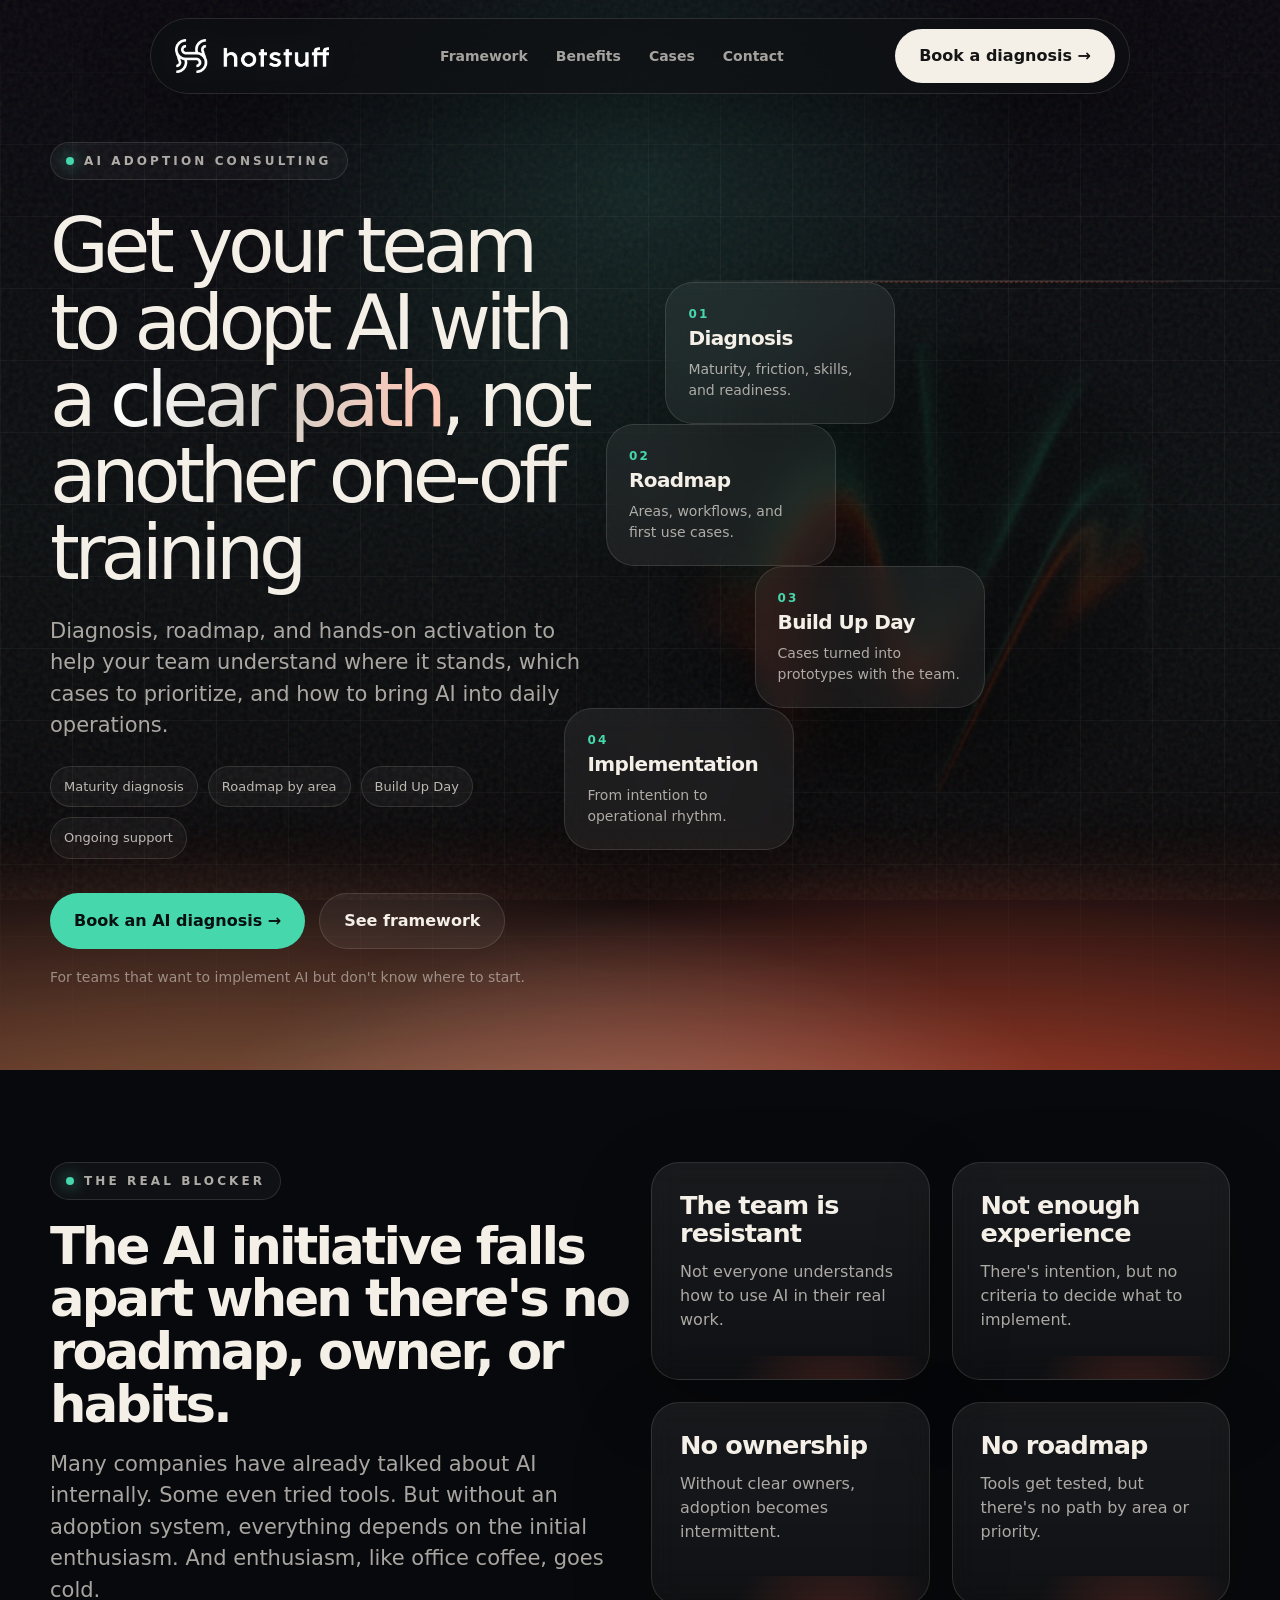
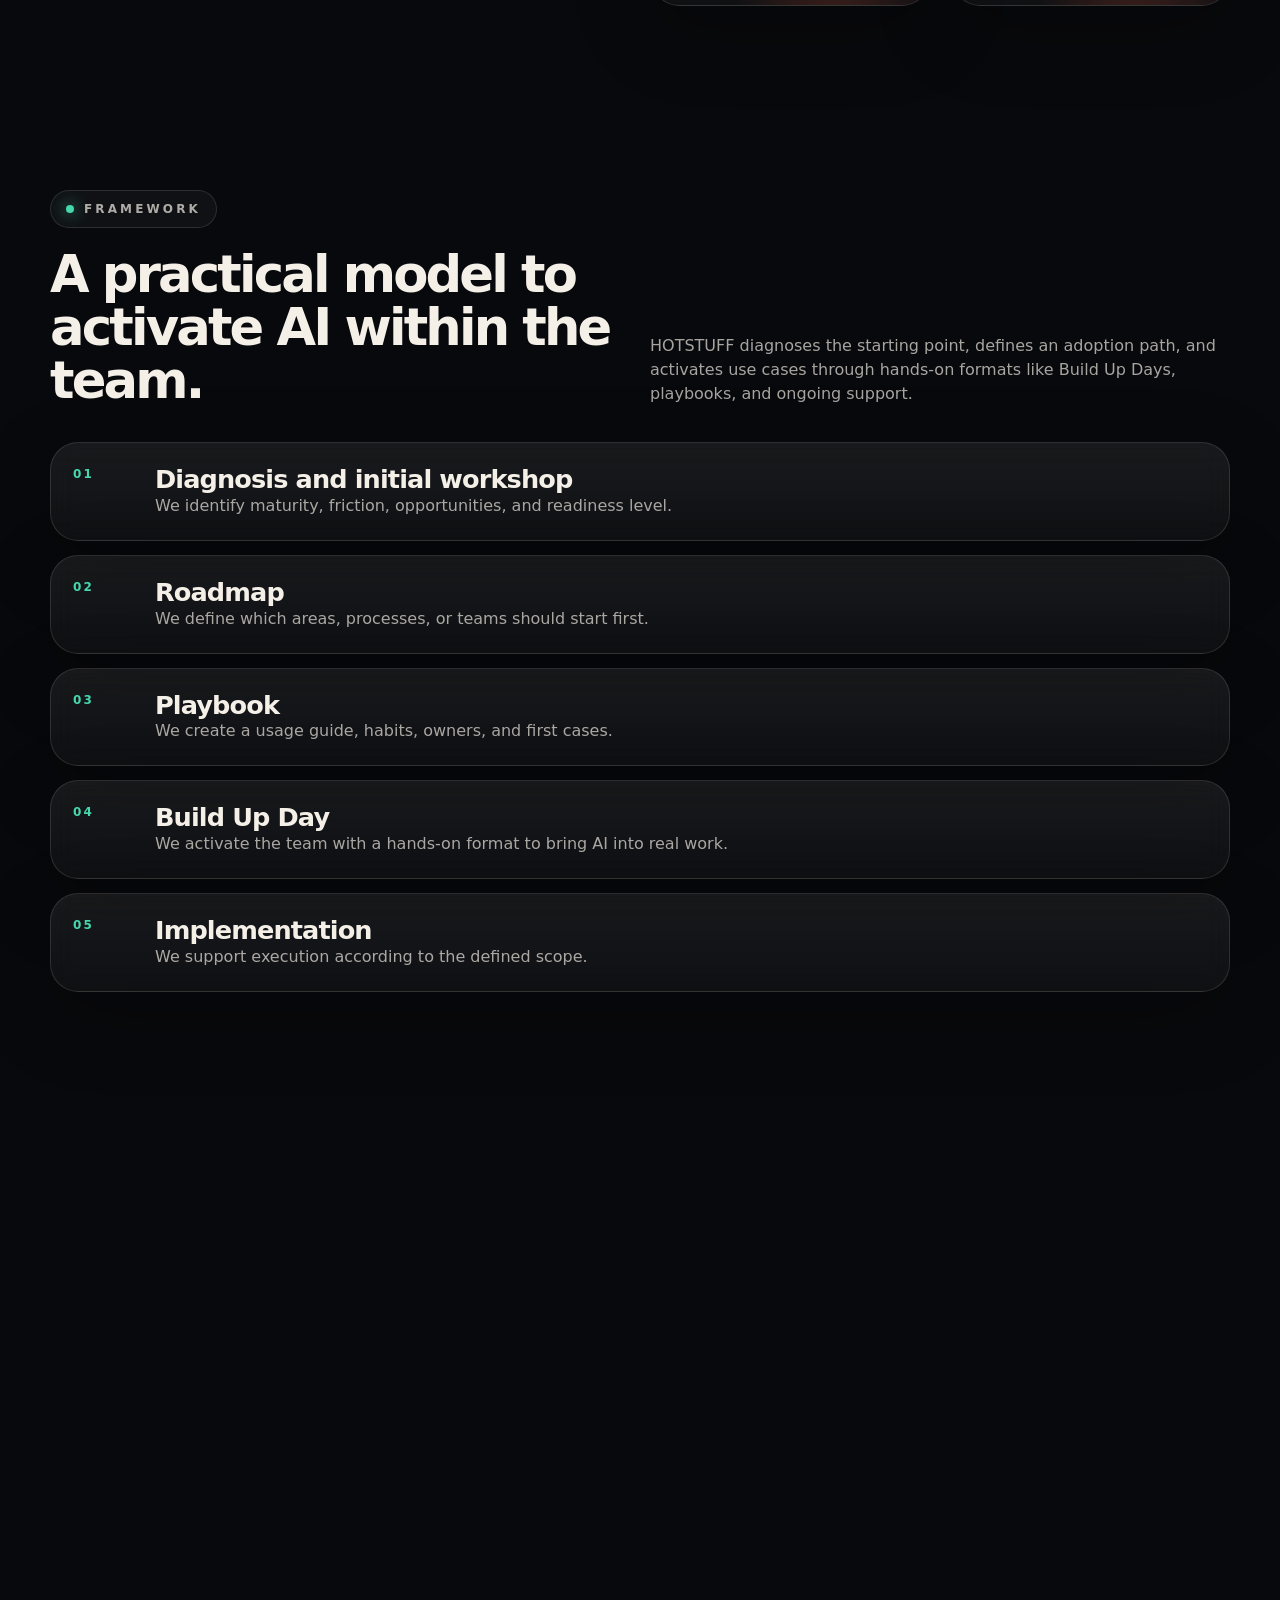
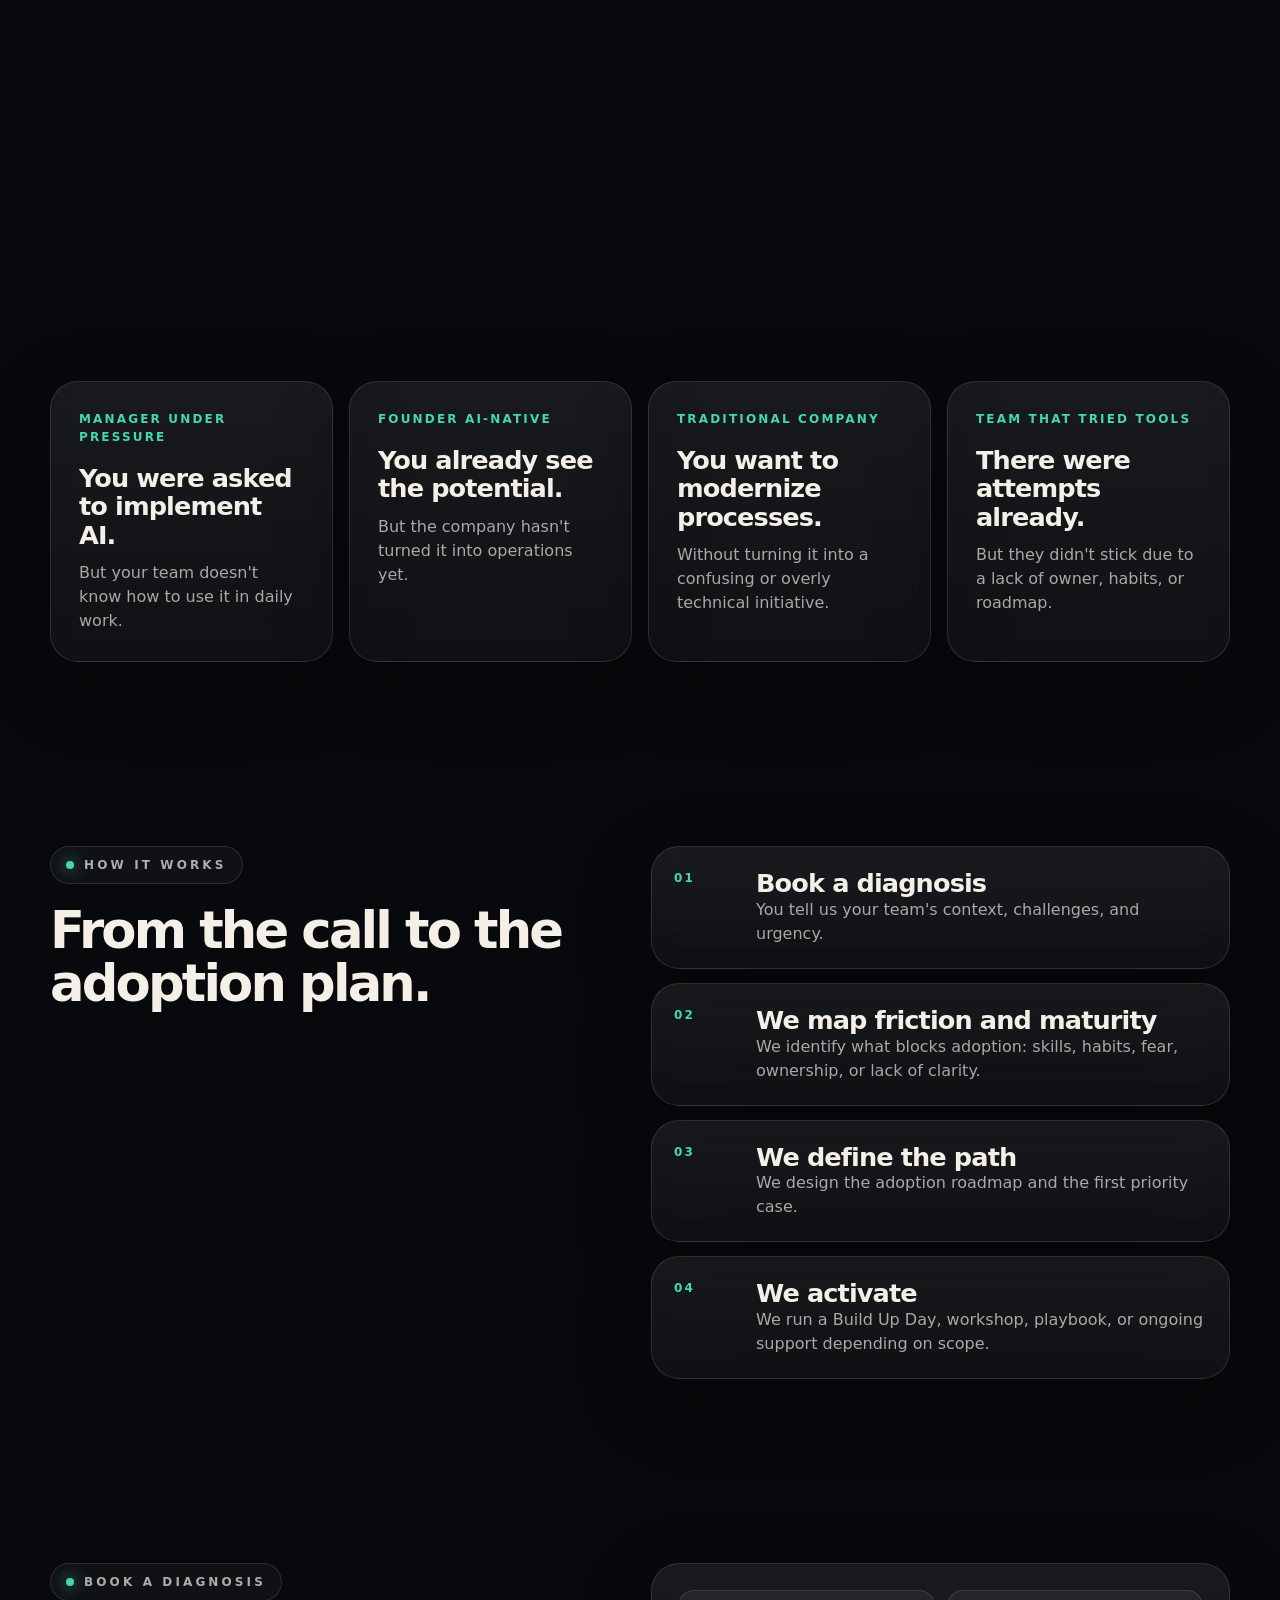
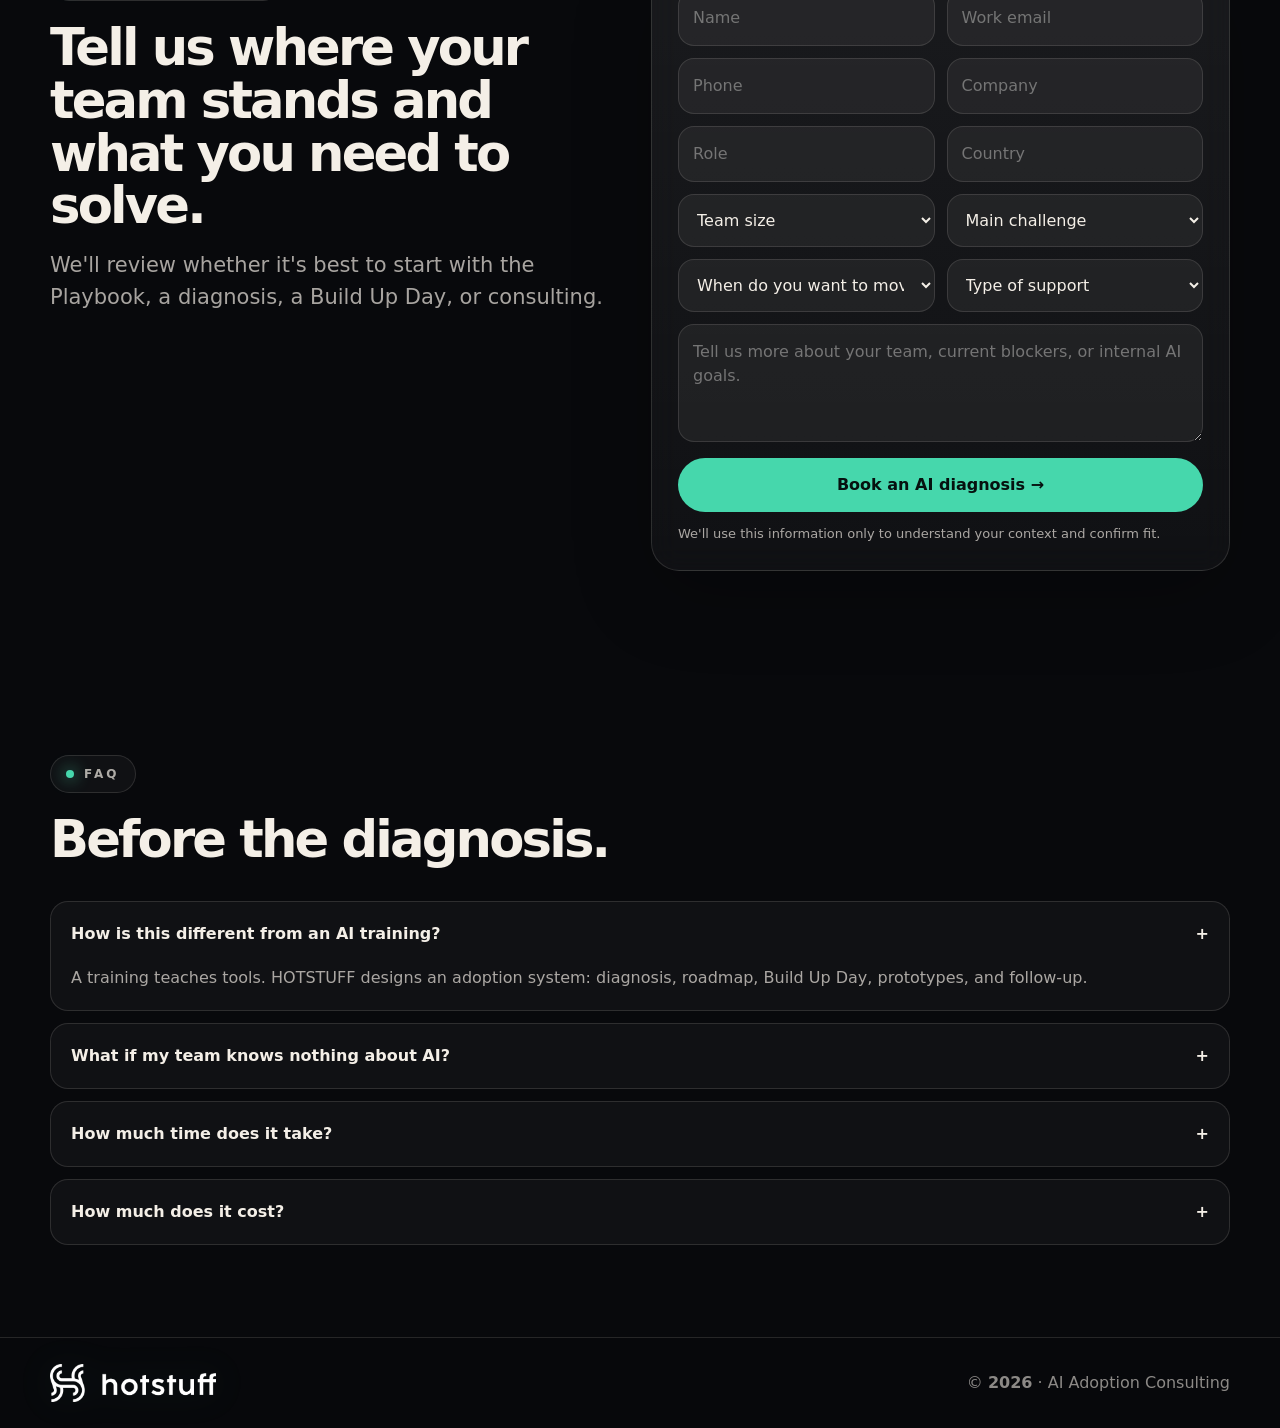
==== ai-consulting.html @ b30fbfb4 "first commit" ====
<!doctype html><html lang="en"><head><meta charset="utf-8"><meta name="viewport" content="width=device-width,initial-scale=1"><title>AI Consulting | HOTSTUFF</title><meta name="description" content="Diagnosis, roadmap, and activation to adopt AI with structure."><link rel="stylesheet" href="assets/styles.css"></head><body><div class="noise"></div><nav class="nav"><a class="brand" href="index.html"><img class="brand-logo" src="assets/logo-hotstuff.png" alt="Hotstuff"></a><button class="mobile-toggle">☰</button><div class="nav-links"><a href="#framework">Framework</a><a href="#beneficios">Benefits</a><a href="#casos">Cases</a><a href="#form">Contact</a></div><a class="nav-cta" href="#form">Book a diagnosis →</a></nav>
<main><section class="process-hero"><div class="grid-bg"></div><div class="aurora"></div><div class="container"><div class="hero-copy reveal"><div class="eyebrow">AI Adoption Consulting</div><h1 style="margin-top:28px">Get your team to adopt AI with a <span class="accent">clear path</span>, not another one-off training</h1><p class="lead">Diagnosis, roadmap, and hands-on activation to help your team understand where it stands, which cases to prioritize, and how to bring AI into daily operations.</p><div class="pill-list"><span class="pill">Maturity diagnosis</span><span class="pill">Roadmap by area</span><span class="pill">Build Up Day</span><span class="pill">Ongoing support</span></div><div class="hero-actions"><a class="btn mint" href="#form">Book an AI diagnosis →</a><a class="btn secondary" href="#framework">See framework</a></div><p class="hero-micro">For teams that want to implement AI but don't know where to start.</p></div><div class="process-map reveal"><div class="map-ring"></div><div class="node"><div class="tag">01</div><b>Diagnosis</b><span>Maturity, friction, skills, and readiness.</span></div><div class="node"><div class="tag">02</div><b>Roadmap</b><span>Areas, workflows, and first use cases.</span></div><div class="node"><div class="tag">03</div><b>Build Up Day</b><span>Cases turned into prototypes with the team.</span></div><div class="node"><div class="tag">04</div><b>Implementation</b><span>From intention to operational rhythm.</span></div></div></div></section>
<section class="section"><div class="container grid-2"><div class="reveal"><span class="eyebrow">The real blocker</span><h2 style="margin-top:20px">The AI initiative falls apart when there's no roadmap, owner, or habits.</h2><p class="lead" style="margin-top:18px">Many companies have already talked about AI internally. Some even tried tools. But without an adoption system, everything depends on the initial enthusiasm. And enthusiasm, like office coffee, goes cold.</p></div><div class="grid-2 reveal"><div class="problem-card card"><h3>The team is resistant</h3><p style="margin-top:12px">Not everyone understands how to use AI in their real work.</p></div><div class="problem-card card"><h3>Not enough experience</h3><p style="margin-top:12px">There's intention, but no criteria to decide what to implement.</p></div><div class="problem-card card"><h3>No ownership</h3><p style="margin-top:12px">Without clear owners, adoption becomes intermittent.</p></div><div class="problem-card card"><h3>No roadmap</h3><p style="margin-top:12px">Tools get tested, but there's no path by area or priority.</p></div></div></div></section>
<section class="section" id="framework"><div class="container"><div class="section-head reveal"><div><span class="eyebrow">Framework</span><h2 style="margin-top:20px">A practical model to activate AI within the team.</h2></div><p>HOTSTUFF diagnoses the starting point, defines an adoption path, and activates use cases through hands-on formats like Build Up Days, playbooks, and ongoing support.</p></div><div class="timeline reveal"><div class="step card"><div class="num">01</div><div><h3>Diagnosis and initial workshop</h3><p>We identify maturity, friction, opportunities, and readiness level.</p></div></div><div class="step card"><div class="num">02</div><div><h3>Roadmap</h3><p>We define which areas, processes, or teams should start first.</p></div></div><div class="step card"><div class="num">03</div><div><h3>Playbook</h3><p>We create a usage guide, habits, owners, and first cases.</p></div></div><div class="step card"><div class="num">04</div><div><h3>Build Up Day</h3><p>We activate the team with a hands-on format to bring AI into real work.</p></div></div><div class="step card"><div class="num">05</div><div><h3>Implementation</h3><p>We support execution according to the defined scope.</p></div></div></div></div></section>
<section class="section" id="beneficios"><div class="container"><div class="section-head reveal"><div><span class="eyebrow">Benefits</span><h2 style="margin-top:20px">What changes when you stop improvising adoption.</h2></div></div><div class="benefit-strip reveal"><div class="feature-card card"><div class="num">01</div><h3>Your team understands where to start</h3><p style="margin-top:12px">Adoption becomes less abstract and more actionable.</p></div><div class="feature-card card"><div class="num">02</div><h3>Use cases by area</h3><p style="margin-top:12px">The path adapts to real work, not a generic recipe.</p></div><div class="feature-card card"><div class="num">03</div><h3>Less dependence on the leader</h3><p style="margin-top:12px">We create owners, habits, and a sustainable rhythm.</p></div><div class="feature-card card"><div class="num">04</div><h3>More than a technical conversation</h3><p style="margin-top:12px">We also work on mindset, friction, ownership, and behavior.</p></div><div class="feature-card card"><div class="num">05</div><h3>Internal momentum</h3><p style="margin-top:12px">The Build Up Day generates the first concrete applications.</p></div></div></div></section>
<section class="section" id="casos"><div class="container"><div class="section-head reveal"><div><span class="eyebrow">Use cases</span><h2 style="margin-top:20px">Ideal for teams in any of these moments.</h2></div></div><div class="grid-4"><div class="case-card card reveal"><div class="tag">Manager under pressure</div><h3 style="margin-top:18px">You were asked to implement AI.</h3><p style="margin-top:12px">But your team doesn't know how to use it in daily work.</p></div><div class="case-card card reveal"><div class="tag">Founder AI-native</div><h3 style="margin-top:18px">You already see the potential.</h3><p style="margin-top:12px">But the company hasn't turned it into operations yet.</p></div><div class="case-card card reveal"><div class="tag">Traditional company</div><h3 style="margin-top:18px">You want to modernize processes.</h3><p style="margin-top:12px">Without turning it into a confusing or overly technical initiative.</p></div><div class="case-card card reveal"><div class="tag">Team that tried tools</div><h3 style="margin-top:18px">There were attempts already.</h3><p style="margin-top:12px">But they didn't stick due to a lack of owner, habits, or roadmap.</p></div></div></div></section>
<section class="section"><div class="container grid-2"><div class="reveal"><span class="eyebrow">How it works</span><h2 style="margin-top:20px">From the call to the adoption plan.</h2></div><div class="timeline reveal"><div class="step card"><div class="num">01</div><div><h3>Book a diagnosis</h3><p>You tell us your team's context, challenges, and urgency.</p></div></div><div class="step card"><div class="num">02</div><div><h3>We map friction and maturity</h3><p>We identify what blocks adoption: skills, habits, fear, ownership, or lack of clarity.</p></div></div><div class="step card"><div class="num">03</div><div><h3>We define the path</h3><p>We design the adoption roadmap and the first priority case.</p></div></div><div class="step card"><div class="num">04</div><div><h3>We activate</h3><p>We run a Build Up Day, workshop, playbook, or ongoing support depending on scope.</p></div></div></div></div></section>
<section class="section" id="form"><div class="container grid-2"><div class="reveal"><span class="eyebrow">Book a diagnosis</span><h2 style="margin-top:20px">Tell us where your team stands and what you need to solve.</h2><p class="lead" style="margin-top:18px">We'll review whether it's best to start with the Playbook, a diagnosis, a Build Up Day, or consulting.</p></div><form class="form-card card reveal" data-redirect="thankyou-consulting.html"><div class="form-grid"><input required placeholder="Name"><input type="email" required placeholder="Work email"><input placeholder="Phone"><input placeholder="Company"><input placeholder="Role"><input placeholder="Country"><select required><option value="">Team size</option><option>1–10</option><option>11–50</option><option>51–200</option><option>200+</option></select><select required><option value="">Main challenge</option><option>The team doesn't use AI</option><option>We don't know where to start</option><option>No roadmap</option><option>There's no internal owner</option><option>We want to activate a specific area</option></select><select required><option value="">When do you want to move forward?</option><option>This month</option><option>1–3 months</option><option>3–6 months</option><option>Just exploring</option></select><select required><option value="">Type of support</option><option>Diagnosis</option><option>Build Up Day</option><option>Consulting</option><option>Full implementation</option><option>Not sure</option></select><textarea class="full" placeholder="Tell us more about your team, current blockers, or internal AI goals."></textarea></div><button class="btn mint" type="submit" style="width:100%;margin-top:16px">Book an AI diagnosis →</button><p class="form-note">We'll use this information only to understand your context and confirm fit.</p></form></div></section>
<section class="section" id="faq"><div class="container"><div class="section-head reveal"><div><span class="eyebrow">FAQ</span><h2 style="margin-top:20px">Before the diagnosis.</h2></div></div><div class="faq reveal"><div class="faq-item open"><div class="faq-q">How is this different from an AI training?<span>+</span></div><div class="faq-a"><p>A training teaches tools. HOTSTUFF designs an adoption system: diagnosis, roadmap, Build Up Day, prototypes, and follow-up.</p></div></div><div class="faq-item"><div class="faq-q">What if my team knows nothing about AI?<span>+</span></div><div class="faq-a"><p>No problem. The diagnostic identifies who knows what and how to build balanced teams.</p></div></div><div class="faq-item"><div class="faq-q">How much time does it take?<span>+</span></div><div class="faq-a"><p>The Build Up Day takes a full day. Before that there are 2–3 short diagnosis and design meetings.</p></div></div><div class="faq-item"><div class="faq-q">How much does it cost?<span>+</span></div><div class="faq-a"><p>It's quoted based on team size, diagnosis, Build Up Day length, and level of follow-up.</p></div></div></div></div></section></main><footer class="footer"><div class="container"><div class="brand"><img class="brand-logo" src="assets/logo-hotstuff.png" alt="Hotstuff"></div><span>© <b data-year></b> · AI Adoption Consulting</span></div></footer><script src="assets/scripts.js"></script></body></html>
---- assets/styles.css ----
:root{--mint:#46D7AC;--aqua:#077A73;--warm:#D6D2CB;--tan:#DCA46F;--black:#202322;--coral:#FF5C39;--bg:#08090c;--bg2:#0e1012;--ink:#f4efe7;--muted:rgba(244,239,231,.68);--soft:rgba(244,239,231,.1);--line:rgba(214,210,203,.15);--card:rgba(255,255,255,.055);--max:1180px;--radius:28px;--font:"Inter","Neue Haas Grotesk Text",ui-sans-serif,system-ui,-apple-system,BlinkMacSystemFont,"Segoe UI",sans-serif}*{box-sizing:border-box}html{scroll-behavior:smooth}body{margin:0;background:var(--bg);color:var(--ink);font-family:var(--font);line-height:1.5;overflow-x:hidden}a{text-decoration:none;color:inherit}button,input,select,textarea{font:inherit}::selection{background:rgba(70,215,172,.25)}body:before{content:"";position:fixed;inset:0;z-index:-4;background:radial-gradient(circle at var(--mx,50%) var(--my,18%),rgba(70,215,172,.13),transparent 24rem),linear-gradient(180deg,#09070d 0%,#0b0e10 58%,#0a0809 100%)}.noise{position:fixed;inset:0;z-index:-1;pointer-events:none;opacity:.075;background-image:url("data:image/svg+xml,%3Csvg viewBox='0 0 220 220' xmlns='http://www.w3.org/2000/svg'%3E%3Cfilter id='n'%3E%3CfeTurbulence type='fractalNoise' baseFrequency='.82' numOctaves='3' stitchTiles='stitch'/%3E%3C/filter%3E%3Crect width='100%25' height='100%25' filter='url(%23n)'/%3E%3C/svg%3E")}.grid-bg{position:absolute;inset:0;pointer-events:none;background-image:linear-gradient(rgba(214,210,203,.05) 1px,transparent 1px),linear-gradient(90deg,rgba(214,210,203,.05) 1px,transparent 1px);background-size:72px 72px;mask-image:linear-gradient(to bottom,transparent 0%,black 16%,black 72%,transparent 100%)}.aurora{position:absolute;pointer-events:none;inset:auto -12% -22%;height:58%;background:radial-gradient(ellipse at 50% 100%,rgba(255,255,255,.85),rgba(255,255,255,.22) 17%,transparent 46%),radial-gradient(ellipse at 72% 88%,rgba(255,92,57,.72),transparent 48%),radial-gradient(ellipse at 24% 80%,rgba(220,164,111,.52),transparent 46%),linear-gradient(0deg,rgba(255,92,57,.5),transparent 78%);opacity:.9;filter:blur(.2px);animation:aurora 8s ease-in-out infinite alternate}@keyframes aurora{to{transform:translateY(-12px) scale(1.02)}}.nav{position:fixed;z-index:20;top:18px;left:50%;transform:translateX(-50%);width:min(94vw,980px);min-height:70px;border:1px solid var(--line);border-radius:999px;background:rgba(14,16,18,.73);backdrop-filter:blur(24px);display:flex;align-items:center;justify-content:space-between;gap:18px;padding:10px 14px 10px 24px;box-shadow:0 22px 70px rgba(0,0,0,.32)}.brand{display:flex;align-items:center;gap:11px;font-weight:780;letter-spacing:-.035em}.brand-dot{width:10px;height:10px;border-radius:50%;background:var(--mint);box-shadow:0 0 18px var(--mint)}.brand-mark{width:27px;height:27px;display:inline-block;border:2px solid #fff;border-left-width:9px;transform:skewY(-10deg);box-shadow:0 0 26px rgba(70,215,172,.38)}.nav-links{display:flex;gap:28px;color:rgba(244,239,231,.66);font-size:14px;font-weight:700}.nav-links a:hover{color:var(--ink)}.mobile-toggle{display:none;background:transparent;border:0;color:var(--ink);font-size:24px}.btn,.nav-cta{border:0;border-radius:999px;padding:15px 24px;display:inline-flex;align-items:center;justify-content:center;gap:10px;cursor:pointer;font-weight:780;transition:.25s ease;background:var(--ink);color:#151515}.btn:hover,.nav-cta:hover{transform:translateY(-2px);box-shadow:0 18px 50px rgba(255,255,255,.13)}.btn.secondary{background:rgba(255,255,255,.055);border:1px solid var(--line);color:var(--ink)}.btn.mint{background:var(--mint);color:#06110f}.btn.coral{background:var(--coral);color:#fff}main{position:relative}.container{width:min(100%,var(--max));margin:0 auto}.section{position:relative;padding:92px 24px}.hero,.process-hero,.culture-hero{position:relative;overflow:hidden;padding:142px 24px 82px;min-height:88svh;display:grid;align-items:center}.hero{text-align:center}.hero .container{position:relative;z-index:2}.hero-copy{max-width:870px}.hero .hero-copy{margin:0 auto}.process-hero .container,.culture-hero .container{position:relative;z-index:2;display:grid;gap:48px;align-items:center}.process-hero .container{grid-template-columns:.95fr 1.05fr}.culture-hero .container{grid-template-columns:1fr .92fr}.eyebrow{display:inline-flex;align-items:center;gap:10px;border:1px solid var(--line);border-radius:999px;padding:9px 15px;color:rgba(244,239,231,.7);font-size:12px;font-weight:830;letter-spacing:.26em;text-transform:uppercase;background:rgba(255,255,255,.035)}.eyebrow:before{content:"";width:8px;height:8px;border-radius:50%;background:var(--mint);box-shadow:0 0 16px var(--mint)}h1,h2,h3,p{margin:0}h1{font-size:clamp(42px,6vw,76px);line-height:1.01;letter-spacing:-.07em;font-weight:500}h2{font-size:clamp(31px,4vw,54px);line-height:1.03;letter-spacing:-.055em;font-weight:560}h3{font-size:clamp(20px,2vw,29px);line-height:1.12;letter-spacing:-.035em}p{color:var(--muted)}.lead{font-size:clamp(17px,1.7vw,21px);max-width:760px}.accent{background:linear-gradient(90deg,#fff,var(--warm),#ffc5b4);-webkit-background-clip:text;background-clip:text;color:transparent}.mint-text{color:var(--mint)}.hero-copy .lead{margin-top:24px}.hero-actions{margin-top:34px;display:flex;gap:14px;flex-wrap:wrap}.hero .hero-actions{justify-content:center}.hero-micro{margin-top:18px;font-size:14px;color:rgba(244,239,231,.5)}.card{background:linear-gradient(180deg,rgba(255,255,255,.07),rgba(255,255,255,.035));border:1px solid var(--line);border-radius:var(--radius);box-shadow:0 24px 80px rgba(0,0,0,.24);backdrop-filter:blur(14px)}.grid-2{display:grid;grid-template-columns:1fr 1fr;gap:22px}.grid-3{display:grid;grid-template-columns:repeat(3,1fr);gap:18px}.grid-4{display:grid;grid-template-columns:repeat(4,1fr);gap:16px}.section-head{display:flex;justify-content:space-between;align-items:end;gap:28px;margin-bottom:36px}.section-head p{max-width:580px}.problem-card,.feature-card,.service-card,.case-card{padding:28px;min-height:185px;position:relative;overflow:hidden}.problem-card:after,.service-card:after{content:"";position:absolute;inset:auto -20% -45% 12%;height:120px;background:radial-gradient(circle,rgba(255,92,57,.22),transparent 65%)}.tag,.num{font-size:12px;color:var(--mint);letter-spacing:.18em;text-transform:uppercase;font-weight:850}.pill-list{display:flex;gap:10px;flex-wrap:wrap;margin-top:24px}.pill{border:1px solid var(--line);background:rgba(255,255,255,.04);border-radius:999px;padding:10px 13px;color:rgba(244,239,231,.75);font-size:13px}.check-row{display:flex;gap:12px;align-items:flex-start;padding:14px 0;border-bottom:1px solid rgba(214,210,203,.08);color:rgba(244,239,231,.82)}.check-row:before{content:"✓";width:24px;height:24px;flex:0 0 24px;border-radius:50%;display:grid;place-items:center;background:rgba(70,215,172,.12);color:var(--mint);font-weight:900}.x-row:before{content:"×";background:rgba(255,92,57,.12);color:var(--coral)}.orb-line{position:relative;margin:72px auto 56px;width:min(560px,80vw);display:flex;align-items:center;justify-content:space-between}.orb-line:before{content:"";position:absolute;left:50%;transform:translateX(-50%);width:min(500px,72vw);height:1px;background:linear-gradient(90deg,transparent,var(--line),var(--coral),var(--mint),var(--line),transparent)}.orb{position:relative;width:84px;height:84px;border-radius:50%;display:grid;place-items:center;background:rgba(255,255,255,.045);border:1px solid var(--line);box-shadow:inset 0 0 0 12px rgba(255,255,255,.02),0 0 48px rgba(70,215,172,.13);animation:float 5s ease-in-out infinite}.orb:nth-child(2){width:116px;height:116px;animation-delay:-1.5s;background:radial-gradient(circle at 50% 40%,rgba(70,215,172,.12),rgba(255,255,255,.05) 42%,rgba(255,255,255,.02))}.orb svg{width:34px;height:34px}@keyframes float{50%{transform:translateY(-12px)}}.mockup-stack{position:relative;min-height:500px;perspective:1000px}.doc-card{position:absolute;width:330px;min-height:425px;padding:26px;border-radius:22px;border:1px solid rgba(255,255,255,.16);box-shadow:0 60px 120px rgba(0,0,0,.44);background:linear-gradient(160deg,rgba(243,239,231,.95),rgba(214,210,203,.75));color:#151515;left:10%;top:7%;transform:rotateY(-15deg) rotateX(6deg) rotateZ(-3deg);animation:docFloat 6s ease-in-out infinite}.doc-card:nth-child(2){left:38%;top:20%;background:linear-gradient(160deg,rgba(70,215,172,.92),rgba(7,122,115,.78));color:#021411;animation-delay:-2s;transform:rotateY(-18deg) rotateX(8deg) rotateZ(4deg)}.doc-card:nth-child(3){left:24%;top:34%;background:linear-gradient(160deg,rgba(255,92,57,.94),rgba(220,164,111,.78));color:#170705;animation-delay:-3s;transform:rotateY(-17deg) rotateX(7deg) rotateZ(-1deg)}.doc-card small{letter-spacing:.2em;text-transform:uppercase;font-weight:850;opacity:.75}.doc-card h3{margin-top:50px;font-size:34px}.doc-lines{margin-top:34px;display:grid;gap:11px}.doc-lines span{height:10px;border-radius:99px;background:rgba(0,0,0,.14)}@keyframes docFloat{50%{translate:0 -16px}}.process-map{position:relative;min-height:520px}.node{position:absolute;width:230px;border:1px solid var(--line);background:rgba(255,255,255,.055);backdrop-filter:blur(12px);border-radius:28px;padding:22px;box-shadow:0 30px 90px rgba(0,0,0,.25);animation:float 5s ease-in-out infinite}.node b{display:block;font-size:20px;letter-spacing:-.03em}.node span{display:block;color:var(--muted);margin-top:6px;font-size:14px}.node:nth-child(2){left:5%;top:12%}.node:nth-child(3){right:5%;top:22%;animation-delay:-1s}.node:nth-child(4){left:20%;bottom:14%;animation-delay:-2s}.node:nth-child(5){right:12%;bottom:8%;animation-delay:-3s}.map-ring{position:absolute;inset:12% 8%;border-radius:50%;border:1px solid rgba(214,210,203,.12);background:radial-gradient(circle at 50% 50%,rgba(70,215,172,.10),transparent 62%)}.map-ring:before{content:"";position:absolute;inset:16%;border-radius:50%;border:1px dashed rgba(255,92,57,.24)}.benefit-strip{display:grid;grid-template-columns:repeat(5,1fr);gap:14px}.table{overflow:hidden}.table-row{display:grid;grid-template-columns:90px 1fr 1.25fr;gap:18px;padding:20px;border-bottom:1px solid rgba(214,210,203,.09)}.table-row:first-child{color:var(--mint);font-size:12px;letter-spacing:.2em;text-transform:uppercase;font-weight:850}.pricing{display:grid;grid-template-columns:1.05fr .95fr;gap:24px;align-items:center}.price-card{padding:34px}.price{font-size:52px;letter-spacing:-.06em;color:#fff;margin:14px 0}.logo-cloud{display:flex;gap:12px;flex-wrap:wrap;margin-top:25px}.logo-chip{border:1px solid var(--line);border-radius:999px;padding:11px 15px;color:rgba(244,239,231,.66);background:rgba(255,255,255,.035)}.culture-visual{display:grid;grid-template-columns:1fr 1fr;gap:16px;align-items:stretch}.visual-card{min-height:205px;border-radius:26px;border:1px solid var(--line);background:linear-gradient(145deg,rgba(255,255,255,.06),rgba(255,255,255,.025));position:relative;overflow:hidden;display:flex;align-items:flex-end;padding:20px;box-shadow:0 30px 80px rgba(0,0,0,.34)}.visual-card:before{content:"";position:absolute;inset:0;background:repeating-linear-gradient(100deg,transparent 0 18px,rgba(70,215,172,.16) 19px 23px,transparent 24px 36px),radial-gradient(circle at 78% 78%,rgba(255,92,57,.62),transparent 38%),radial-gradient(circle at 20% 20%,rgba(70,215,172,.45),transparent 34%);filter:blur(.2px)}.visual-card:nth-child(1){min-height:420px;grid-row:span 2}.visual-card:nth-child(2):before{background:radial-gradient(circle at 30% 20%,rgba(70,215,172,.6),transparent 34%),radial-gradient(circle at 88% 80%,rgba(255,92,57,.48),transparent 42%)}.visual-card:nth-child(3):before{background:repeating-linear-gradient(100deg,transparent 0 16px,rgba(214,210,203,.1) 17px 20px,transparent 21px 32px),radial-gradient(circle at 82% 75%,rgba(220,164,111,.5),transparent 42%)}.visual-label{position:relative;z-index:1;width:100%;padding:18px;border-radius:20px;background:rgba(8,8,10,.62);backdrop-filter:blur(16px)}.visual-label h3{font-size:28px}.portfolio{display:grid;grid-template-columns:repeat(3,1fr);gap:18px}.portfolio .tile-card{min-height:290px;padding:20px;display:flex;align-items:end;position:relative;overflow:hidden}.tile-card:before{content:"";position:absolute;inset:0;background:radial-gradient(circle at 78% 80%,rgba(255,92,57,.55),transparent 35%),radial-gradient(circle at 20% 10%,rgba(70,215,172,.32),transparent 38%),linear-gradient(135deg,rgba(255,255,255,.04),transparent)}.tile-card:nth-child(2):before{background:repeating-linear-gradient(95deg,transparent 0 18px,rgba(214,210,203,.08) 18px 21px,transparent 21px 35px),radial-gradient(circle at 70% 75%,rgba(220,164,111,.55),transparent 38%)}.tile-card:nth-child(3):before{background:radial-gradient(circle at 30% 70%,rgba(70,215,172,.45),transparent 35%),radial-gradient(circle at 80% 20%,rgba(255,92,57,.38),transparent 35%)}.tile-card>div{position:relative;z-index:1}.timeline{display:grid;gap:14px}.step{display:grid;grid-template-columns:64px 1fr;gap:18px;padding:22px}.form-card{padding:26px}.form-grid{display:grid;grid-template-columns:1fr 1fr;gap:12px}input,select,textarea{width:100%;border:1px solid var(--line);border-radius:16px;background:rgba(255,255,255,.055);color:var(--ink);padding:15px 14px;outline:none}textarea{min-height:118px;resize:vertical}.full{grid-column:1/-1}select option{background:#101114;color:#fff}.form-note{font-size:13px;margin-top:12px}.faq{display:grid;gap:12px}.faq-item{border:1px solid var(--line);border-radius:18px;background:rgba(255,255,255,.035);overflow:hidden}.faq-q{padding:20px;cursor:pointer;display:flex;justify-content:space-between;gap:18px;font-weight:760}.faq-a{max-height:0;overflow:hidden;transition:max-height .32s ease}.faq-a p{padding:0 20px 20px}.faq-item.open .faq-a{max-height:280px}.footer{position:relative;z-index:2;padding:26px 24px;border-top:1px solid var(--line);background:rgba(8,9,12,.96);color:rgba(244,239,231,.56);min-height:auto}.footer .container{display:flex;justify-content:space-between;align-items:center;gap:24px}.reveal{opacity:0;transform:translateY(24px);transition:.7s ease}.reveal.visible{opacity:1;transform:translateY(0)}.thankyou{min-height:100svh;display:grid;place-items:center;text-align:center;padding:120px 24px}.thankyou-card{max-width:760px;padding:54px}.thankyou .brand{justify-content:center;margin-bottom:28px}.success{width:74px;height:74px;border-radius:50%;background:rgba(70,215,172,.13);color:var(--mint);display:grid;place-items:center;font-size:34px;margin:0 auto 26px;border:1px solid rgba(70,215,172,.34)}@media(max-width:1020px){.benefit-strip{grid-template-columns:repeat(2,1fr)}.grid-4{grid-template-columns:repeat(2,1fr)}}@media(max-width:900px){.nav{align-items:flex-start;border-radius:28px;flex-wrap:wrap}.mobile-toggle{display:block;margin-left:auto}.nav-links,.nav-cta{display:none}.nav.open .nav-links{display:flex;width:100%;flex-direction:column;gap:14px;padding:14px 0 6px}.nav.open .nav-cta{display:flex;width:100%;margin-top:8px}.grid-2,.grid-3,.pricing,.process-hero .container,.culture-hero .container{grid-template-columns:1fr}.section{padding:72px 18px}.hero,.process-hero,.culture-hero{padding:120px 18px 68px;min-height:auto}.section-head{display:block}.section-head p{margin-top:16px}.mockup-stack{min-height:430px}.doc-card{width:285px;min-height:380px;left:0}.doc-card:nth-child(2){left:30%}.doc-card:nth-child(3){left:15%;top:38%}.process-map{min-height:auto;display:grid;gap:14px}.node{position:relative!important;left:auto!important;right:auto!important;top:auto!important;bottom:auto!important;width:100%}.map-ring{display:none}.culture-visual{grid-template-columns:1fr}.visual-card,.visual-card:nth-child(1){min-height:240px}.portfolio{grid-template-columns:1fr}.table-row{grid-template-columns:1fr}.form-grid{grid-template-columns:1fr}.footer .container{flex-direction:column;text-align:center}.hero-actions{justify-content:flex-start}.hero .hero-actions{justify-content:center}}@media(max-width:560px){h1{font-size:42px}.btn{width:100%}.hero-actions{flex-direction:column}.grid-4,.benefit-strip{grid-template-columns:1fr}.orb{width:62px;height:62px}.orb:nth-child(2){width:84px;height:84px}.problem-card,.feature-card,.service-card,.case-card,.form-card,.price-card{padding:22px}.doc-card{position:relative!important;left:auto!important;top:auto!important;margin:0 auto -240px}.doc-card:nth-child(2),.doc-card:nth-child(3){display:none}.mockup-stack{min-height:400px}}


/* Hotstuff brand asset + motion gradients update */
.brand{min-width:0;gap:0}
.brand-logo{display:block;width:clamp(118px,12vw,156px);height:auto;object-fit:contain;filter:drop-shadow(0 0 18px rgba(70,215,172,.10))}
.footer .brand-logo,.thankyou .brand-logo{width:clamp(130px,13vw,178px)}
.brand-dot,.brand-mark{display:none!important}

.motion-gradient-card{position:relative;overflow:hidden;border:1px solid var(--line);border-radius:var(--radius);min-height:320px;background:#050607;box-shadow:0 34px 110px rgba(0,0,0,.38)}
.motion-gradient-card:before,.motion-gradient-card:after{content:"";position:absolute;inset:-14%;background-image:url('gradient-motion.png');background-size:cover;background-position:center;opacity:.72;filter:saturate(1.18) contrast(1.1);animation:gradientPan 13s ease-in-out infinite alternate;transform-origin:center}
.motion-gradient-card:after{inset:0;background:linear-gradient(180deg,rgba(0,0,0,.12),rgba(0,0,0,.74));opacity:1;animation:none}
.motion-gradient-card .visual-label,.motion-gradient-card>div{position:relative;z-index:2}
@keyframes gradientPan{0%{transform:scale(1.06) translate3d(-3%,-2%,0)}50%{transform:scale(1.18) translate3d(4%,2%,0)}100%{transform:scale(1.1) translate3d(-1%,5%,0)}}

/* Animated gradient texture applied across the three hero systems */
.mockup-stack:before,.process-map:after,.culture-visual:before{content:"";position:absolute;pointer-events:none;z-index:0;background-image:url('gradient-motion.png');background-size:cover;background-position:center;opacity:.28;filter:blur(.2px) saturate(1.1);animation:gradientPan 16s ease-in-out infinite alternate;border-radius:34px}
.mockup-stack:before{inset:5% 2% 10% 6%;mask-image:radial-gradient(circle at 50% 50%,black 0 48%,transparent 70%)}
.process-map:after{inset:8% 4%;mask-image:radial-gradient(circle at 50% 50%,black 0 45%,transparent 72%)}
.culture-visual{position:relative;isolation:isolate}.culture-visual:before{inset:6% -3% 8% 2%;opacity:.22;z-index:-1;mask-image:radial-gradient(circle at 45% 50%,black 0 45%,transparent 70%)}
.mockup-stack>* , .process-map>*{position:relative;z-index:1}

/* Cleaner creative hero cards: no overlap, editorial rhythm */
.culture-visual{grid-template-columns:1.05fr .95fr;gap:18px;align-items:stretch}
.visual-card{isolation:isolate}
.visual-card:before{animation:gradientPan 14s ease-in-out infinite alternate;background-image:linear-gradient(rgba(0,0,0,.05),rgba(0,0,0,.2)),url('gradient-motion.png')!important;background-size:180% 180%,cover!important;background-position:center!important;opacity:.82;filter:saturate(1.22) contrast(1.05)}
.visual-card:nth-child(1){min-height:390px;grid-row:span 2}
.visual-card:nth-child(2),.visual-card:nth-child(3){min-height:186px}
.visual-label{max-width:88%;box-shadow:0 20px 70px rgba(0,0,0,.26)}
.visual-label h3{font-size:clamp(22px,2.1vw,30px)}

@media(max-width:900px){.brand-logo{width:132px}.culture-visual{grid-template-columns:1fr}.visual-card:nth-child(1),.visual-card:nth-child(2),.visual-card:nth-child(3){min-height:240px}}

.orb-logo{width:52px;height:auto;object-fit:contain;filter:drop-shadow(0 0 18px rgba(70,215,172,.18))}
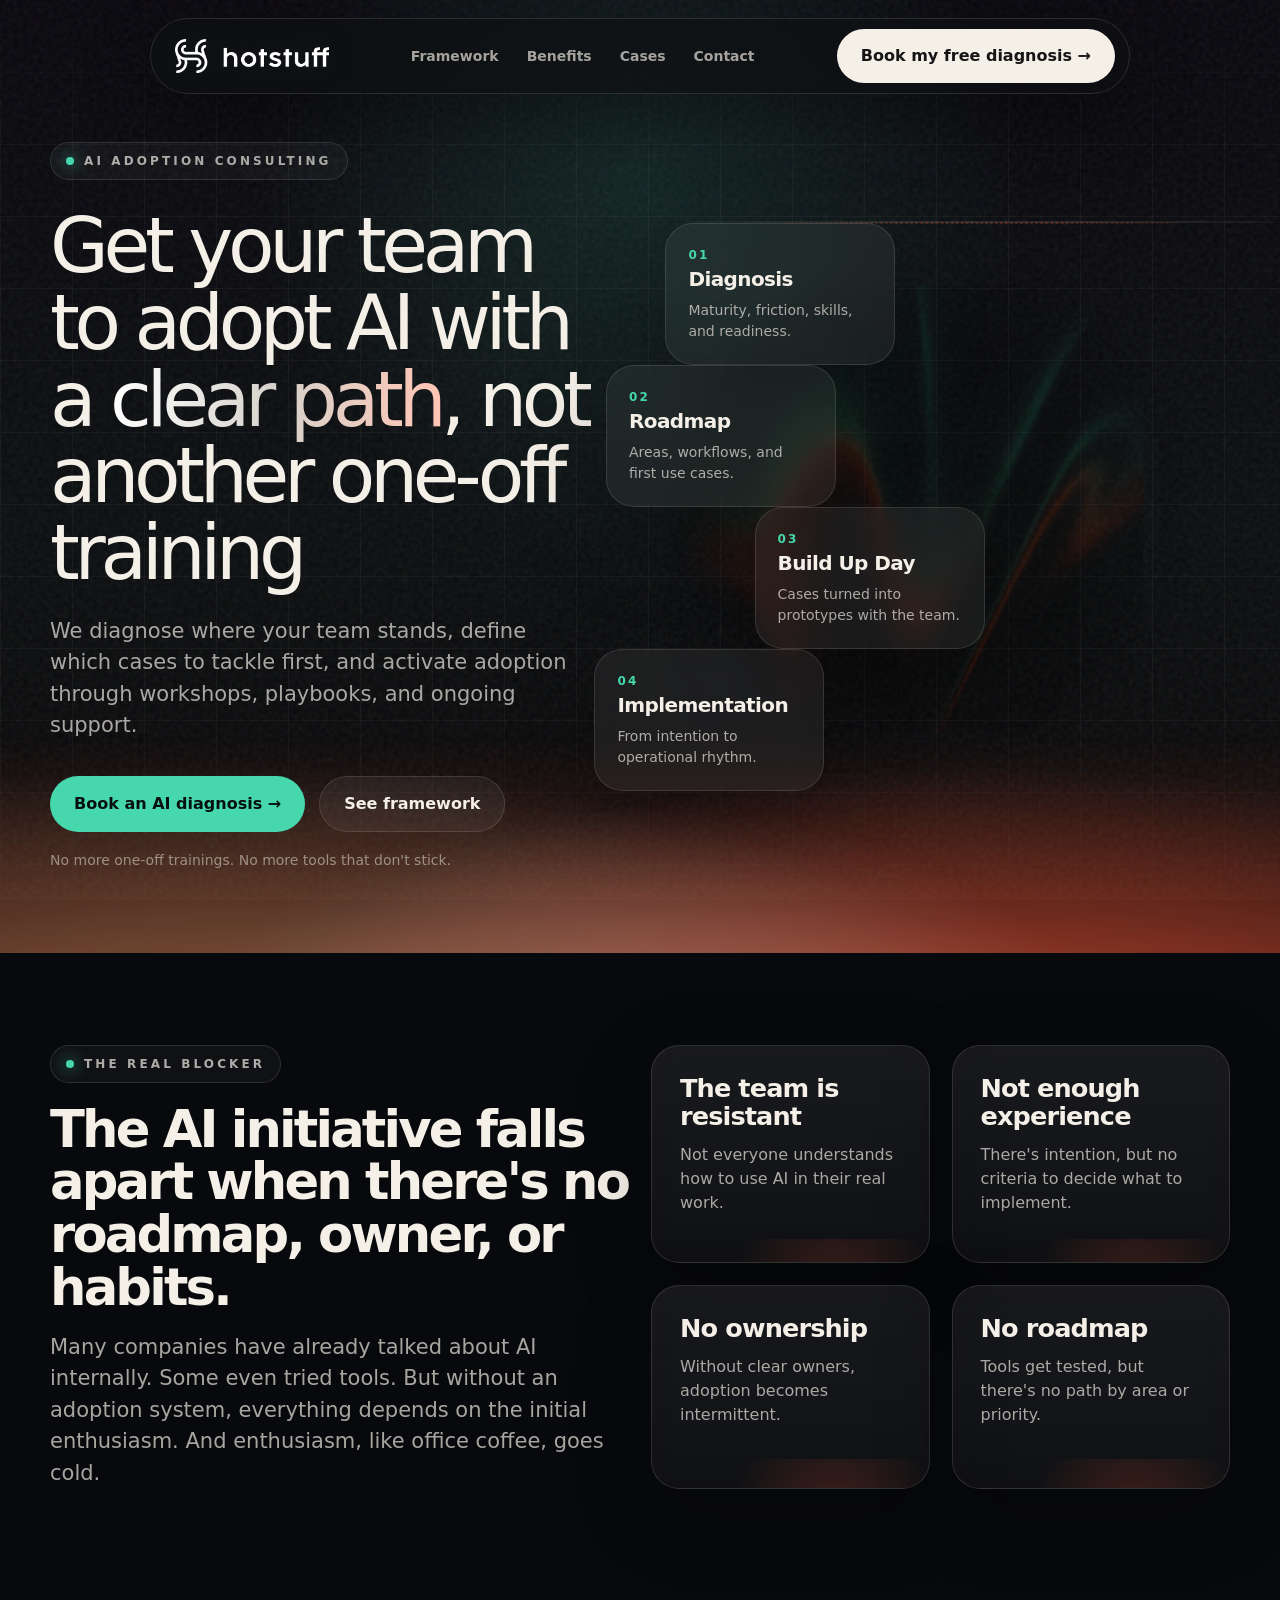
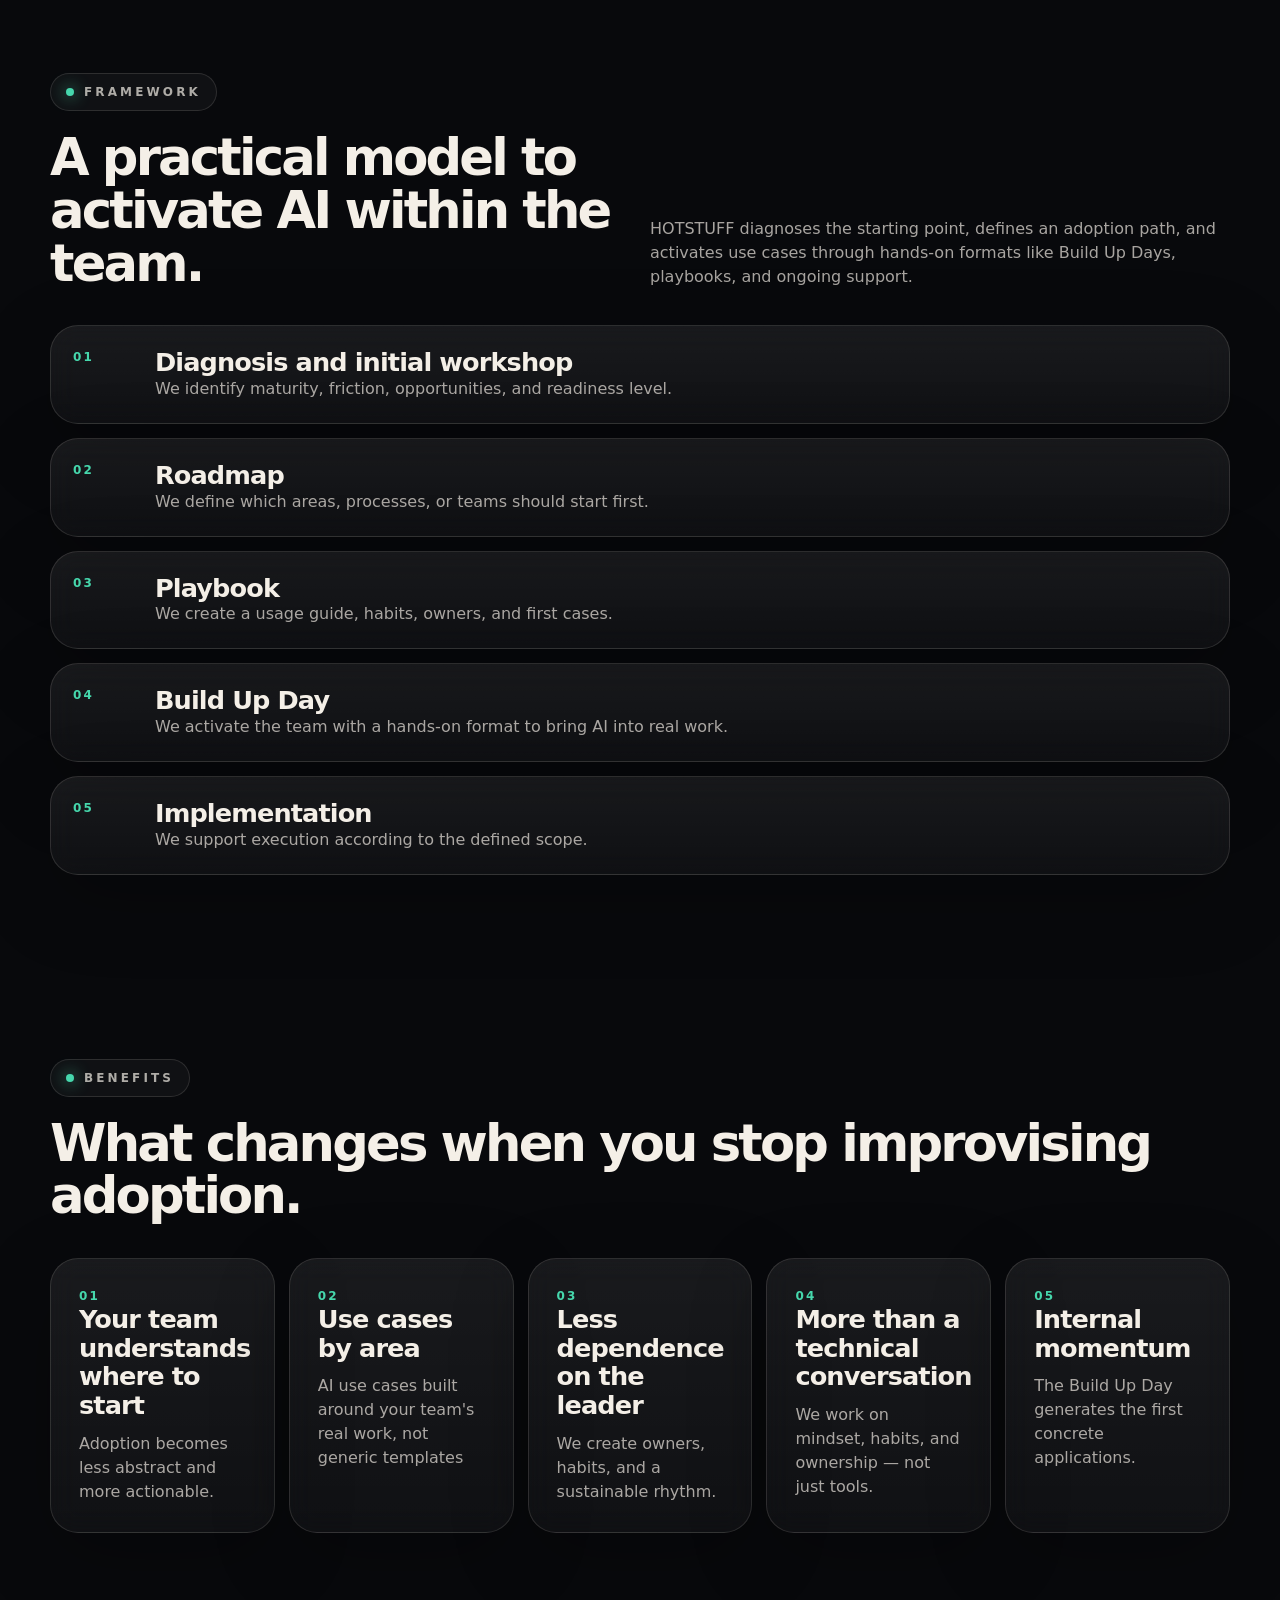
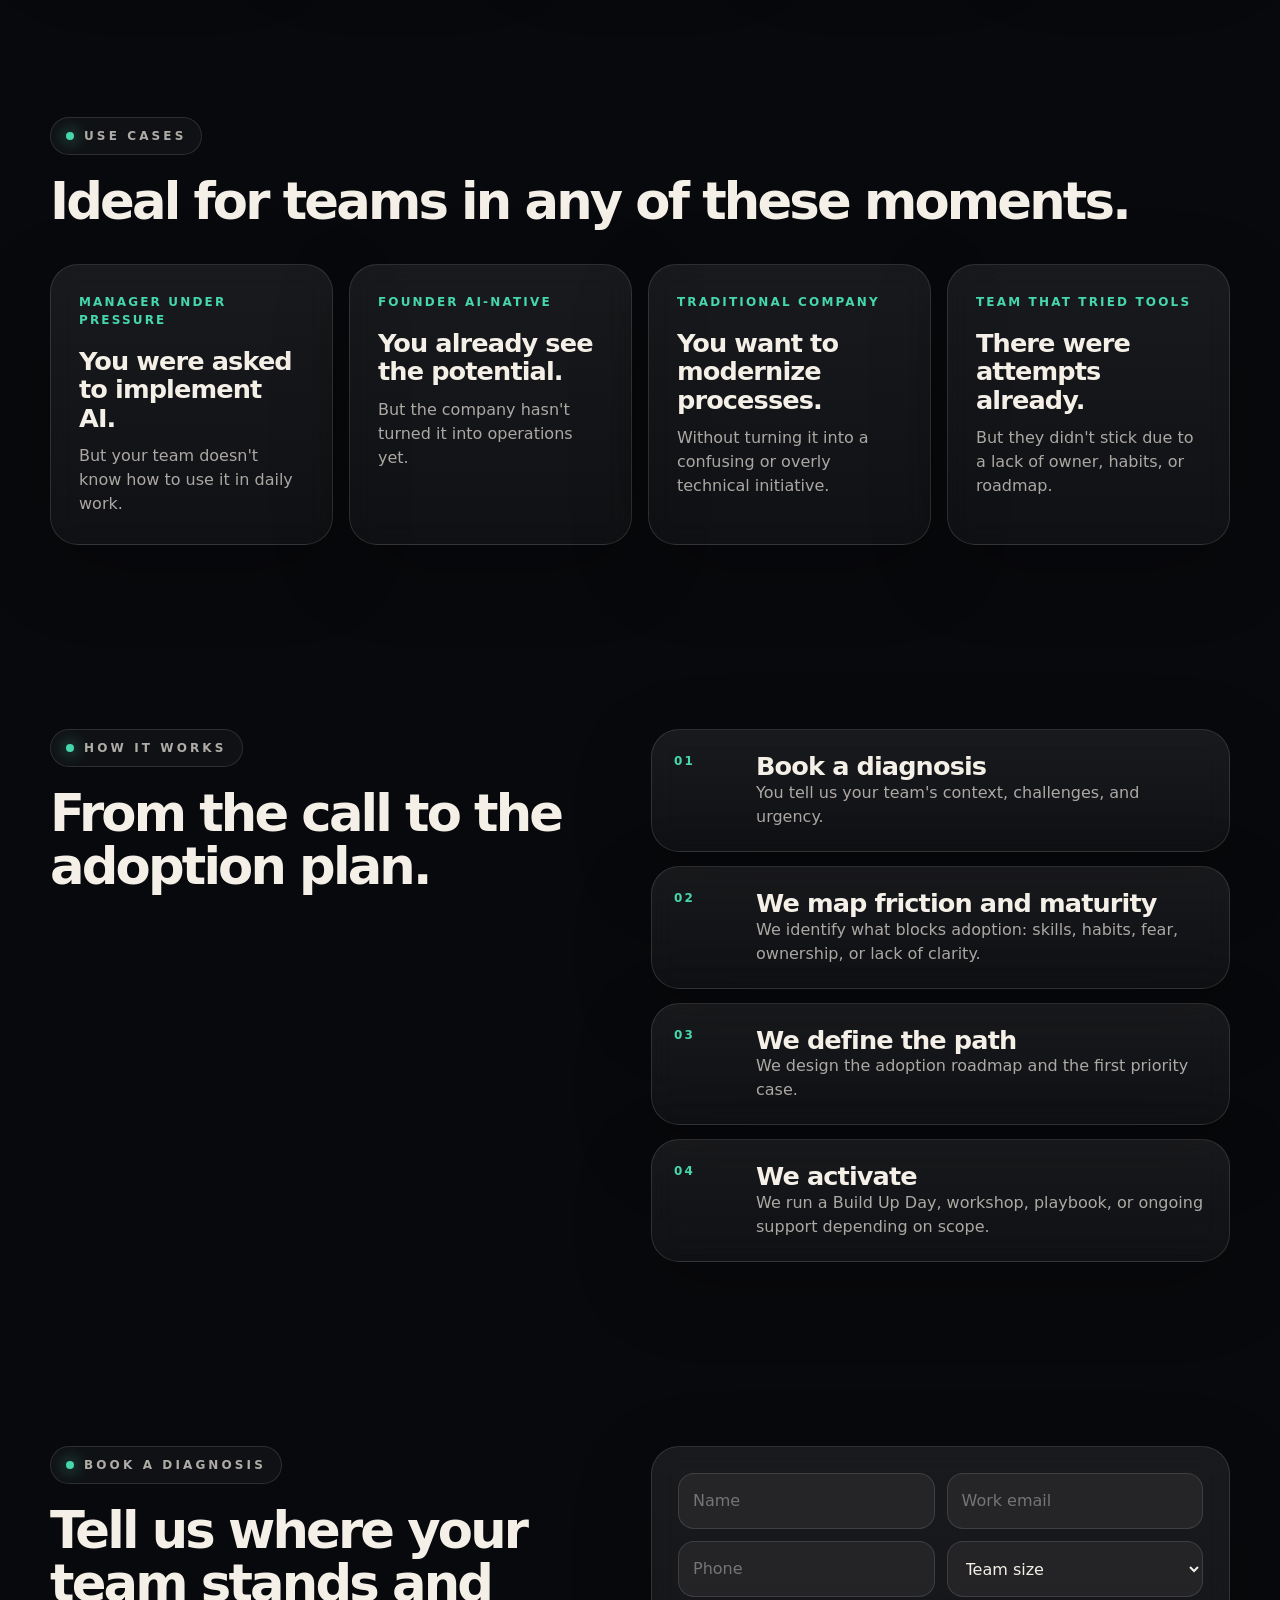
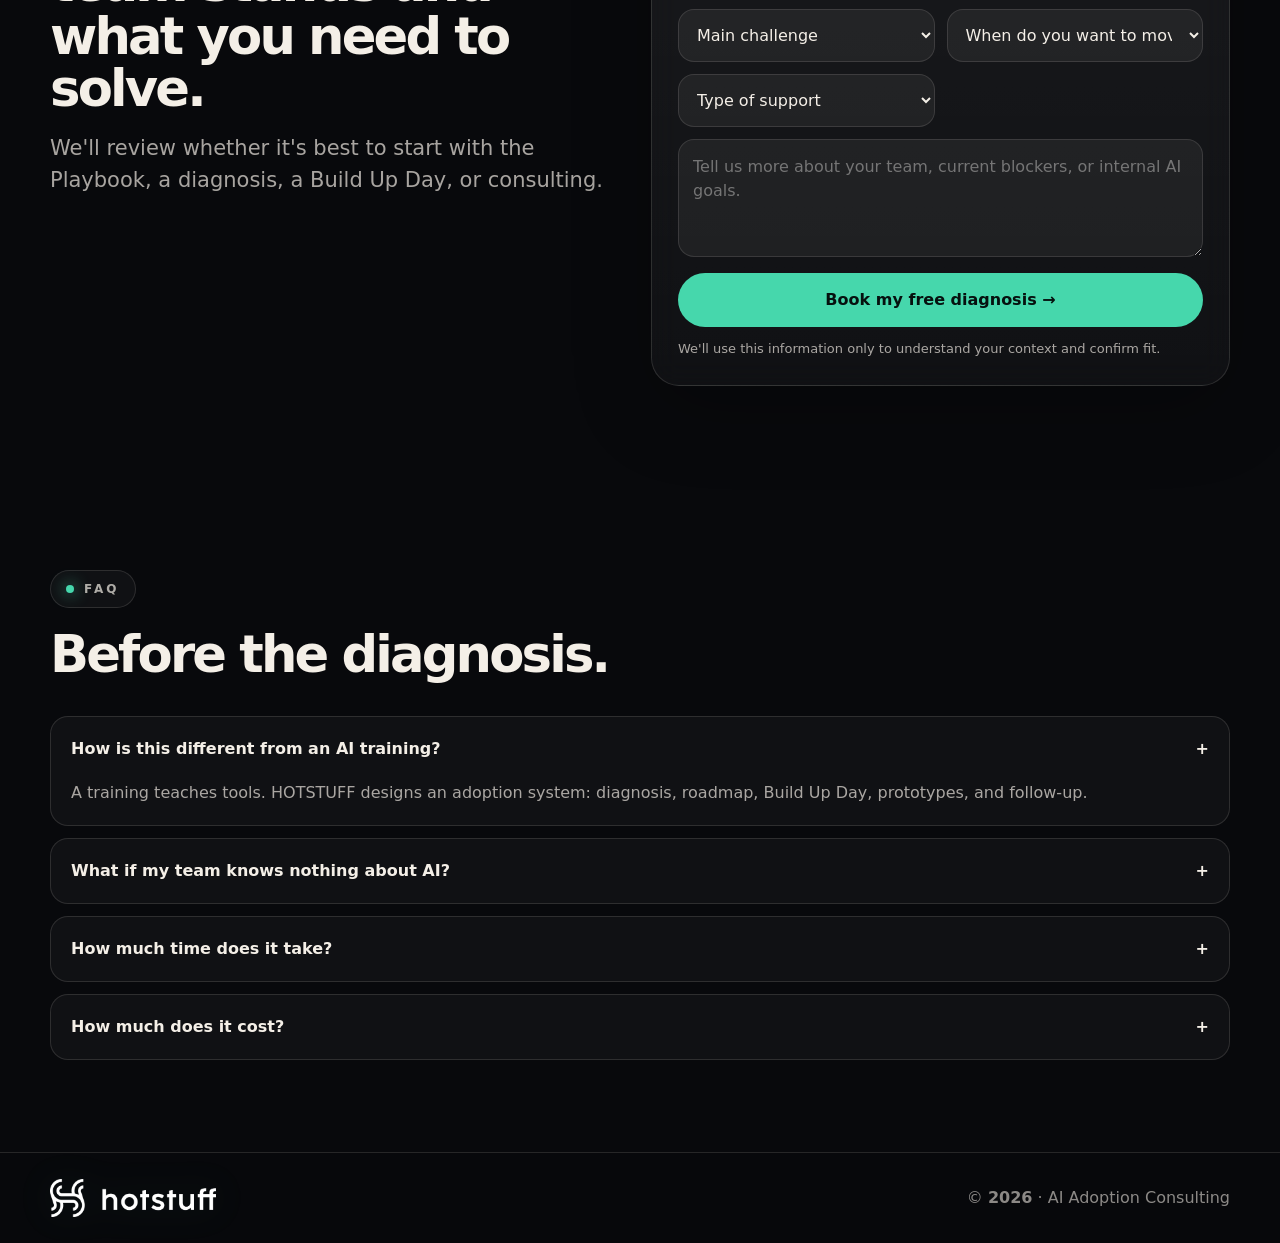
==== commit 96e185b9: "fix resueltos" ====
--- a/ai-consulting.html
+++ b/ai-consulting.html
@@ -1,9 +1,473 @@
-<!doctype html><html lang="en"><head><meta charset="utf-8"><meta name="viewport" content="width=device-width,initial-scale=1"><title>AI Consulting | HOTSTUFF</title><meta name="description" content="Diagnosis, roadmap, and activation to adopt AI with structure."><link rel="stylesheet" href="assets/styles.css"></head><body><div class="noise"></div><nav class="nav"><a class="brand" href="index.html"><img class="brand-logo" src="assets/logo-hotstuff.png" alt="Hotstuff"></a><button class="mobile-toggle">☰</button><div class="nav-links"><a href="#framework">Framework</a><a href="#beneficios">Benefits</a><a href="#casos">Cases</a><a href="#form">Contact</a></div><a class="nav-cta" href="#form">Book a diagnosis →</a></nav>
-<main><section class="process-hero"><div class="grid-bg"></div><div class="aurora"></div><div class="container"><div class="hero-copy reveal"><div class="eyebrow">AI Adoption Consulting</div><h1 style="margin-top:28px">Get your team to adopt AI with a <span class="accent">clear path</span>, not another one-off training</h1><p class="lead">Diagnosis, roadmap, and hands-on activation to help your team understand where it stands, which cases to prioritize, and how to bring AI into daily operations.</p><div class="pill-list"><span class="pill">Maturity diagnosis</span><span class="pill">Roadmap by area</span><span class="pill">Build Up Day</span><span class="pill">Ongoing support</span></div><div class="hero-actions"><a class="btn mint" href="#form">Book an AI diagnosis →</a><a class="btn secondary" href="#framework">See framework</a></div><p class="hero-micro">For teams that want to implement AI but don't know where to start.</p></div><div class="process-map reveal"><div class="map-ring"></div><div class="node"><div class="tag">01</div><b>Diagnosis</b><span>Maturity, friction, skills, and readiness.</span></div><div class="node"><div class="tag">02</div><b>Roadmap</b><span>Areas, workflows, and first use cases.</span></div><div class="node"><div class="tag">03</div><b>Build Up Day</b><span>Cases turned into prototypes with the team.</span></div><div class="node"><div class="tag">04</div><b>Implementation</b><span>From intention to operational rhythm.</span></div></div></div></section>
-<section class="section"><div class="container grid-2"><div class="reveal"><span class="eyebrow">The real blocker</span><h2 style="margin-top:20px">The AI initiative falls apart when there's no roadmap, owner, or habits.</h2><p class="lead" style="margin-top:18px">Many companies have already talked about AI internally. Some even tried tools. But without an adoption system, everything depends on the initial enthusiasm. And enthusiasm, like office coffee, goes cold.</p></div><div class="grid-2 reveal"><div class="problem-card card"><h3>The team is resistant</h3><p style="margin-top:12px">Not everyone understands how to use AI in their real work.</p></div><div class="problem-card card"><h3>Not enough experience</h3><p style="margin-top:12px">There's intention, but no criteria to decide what to implement.</p></div><div class="problem-card card"><h3>No ownership</h3><p style="margin-top:12px">Without clear owners, adoption becomes intermittent.</p></div><div class="problem-card card"><h3>No roadmap</h3><p style="margin-top:12px">Tools get tested, but there's no path by area or priority.</p></div></div></div></section>
-<section class="section" id="framework"><div class="container"><div class="section-head reveal"><div><span class="eyebrow">Framework</span><h2 style="margin-top:20px">A practical model to activate AI within the team.</h2></div><p>HOTSTUFF diagnoses the starting point, defines an adoption path, and activates use cases through hands-on formats like Build Up Days, playbooks, and ongoing support.</p></div><div class="timeline reveal"><div class="step card"><div class="num">01</div><div><h3>Diagnosis and initial workshop</h3><p>We identify maturity, friction, opportunities, and readiness level.</p></div></div><div class="step card"><div class="num">02</div><div><h3>Roadmap</h3><p>We define which areas, processes, or teams should start first.</p></div></div><div class="step card"><div class="num">03</div><div><h3>Playbook</h3><p>We create a usage guide, habits, owners, and first cases.</p></div></div><div class="step card"><div class="num">04</div><div><h3>Build Up Day</h3><p>We activate the team with a hands-on format to bring AI into real work.</p></div></div><div class="step card"><div class="num">05</div><div><h3>Implementation</h3><p>We support execution according to the defined scope.</p></div></div></div></div></section>
-<section class="section" id="beneficios"><div class="container"><div class="section-head reveal"><div><span class="eyebrow">Benefits</span><h2 style="margin-top:20px">What changes when you stop improvising adoption.</h2></div></div><div class="benefit-strip reveal"><div class="feature-card card"><div class="num">01</div><h3>Your team understands where to start</h3><p style="margin-top:12px">Adoption becomes less abstract and more actionable.</p></div><div class="feature-card card"><div class="num">02</div><h3>Use cases by area</h3><p style="margin-top:12px">The path adapts to real work, not a generic recipe.</p></div><div class="feature-card card"><div class="num">03</div><h3>Less dependence on the leader</h3><p style="margin-top:12px">We create owners, habits, and a sustainable rhythm.</p></div><div class="feature-card card"><div class="num">04</div><h3>More than a technical conversation</h3><p style="margin-top:12px">We also work on mindset, friction, ownership, and behavior.</p></div><div class="feature-card card"><div class="num">05</div><h3>Internal momentum</h3><p style="margin-top:12px">The Build Up Day generates the first concrete applications.</p></div></div></div></section>
-<section class="section" id="casos"><div class="container"><div class="section-head reveal"><div><span class="eyebrow">Use cases</span><h2 style="margin-top:20px">Ideal for teams in any of these moments.</h2></div></div><div class="grid-4"><div class="case-card card reveal"><div class="tag">Manager under pressure</div><h3 style="margin-top:18px">You were asked to implement AI.</h3><p style="margin-top:12px">But your team doesn't know how to use it in daily work.</p></div><div class="case-card card reveal"><div class="tag">Founder AI-native</div><h3 style="margin-top:18px">You already see the potential.</h3><p style="margin-top:12px">But the company hasn't turned it into operations yet.</p></div><div class="case-card card reveal"><div class="tag">Traditional company</div><h3 style="margin-top:18px">You want to modernize processes.</h3><p style="margin-top:12px">Without turning it into a confusing or overly technical initiative.</p></div><div class="case-card card reveal"><div class="tag">Team that tried tools</div><h3 style="margin-top:18px">There were attempts already.</h3><p style="margin-top:12px">But they didn't stick due to a lack of owner, habits, or roadmap.</p></div></div></div></section>
-<section class="section"><div class="container grid-2"><div class="reveal"><span class="eyebrow">How it works</span><h2 style="margin-top:20px">From the call to the adoption plan.</h2></div><div class="timeline reveal"><div class="step card"><div class="num">01</div><div><h3>Book a diagnosis</h3><p>You tell us your team's context, challenges, and urgency.</p></div></div><div class="step card"><div class="num">02</div><div><h3>We map friction and maturity</h3><p>We identify what blocks adoption: skills, habits, fear, ownership, or lack of clarity.</p></div></div><div class="step card"><div class="num">03</div><div><h3>We define the path</h3><p>We design the adoption roadmap and the first priority case.</p></div></div><div class="step card"><div class="num">04</div><div><h3>We activate</h3><p>We run a Build Up Day, workshop, playbook, or ongoing support depending on scope.</p></div></div></div></div></section>
-<section class="section" id="form"><div class="container grid-2"><div class="reveal"><span class="eyebrow">Book a diagnosis</span><h2 style="margin-top:20px">Tell us where your team stands and what you need to solve.</h2><p class="lead" style="margin-top:18px">We'll review whether it's best to start with the Playbook, a diagnosis, a Build Up Day, or consulting.</p></div><form class="form-card card reveal" data-redirect="thankyou-consulting.html"><div class="form-grid"><input required placeholder="Name"><input type="email" required placeholder="Work email"><input placeholder="Phone"><input placeholder="Company"><input placeholder="Role"><input placeholder="Country"><select required><option value="">Team size</option><option>1–10</option><option>11–50</option><option>51–200</option><option>200+</option></select><select required><option value="">Main challenge</option><option>The team doesn't use AI</option><option>We don't know where to start</option><option>No roadmap</option><option>There's no internal owner</option><option>We want to activate a specific area</option></select><select required><option value="">When do you want to move forward?</option><option>This month</option><option>1–3 months</option><option>3–6 months</option><option>Just exploring</option></select><select required><option value="">Type of support</option><option>Diagnosis</option><option>Build Up Day</option><option>Consulting</option><option>Full implementation</option><option>Not sure</option></select><textarea class="full" placeholder="Tell us more about your team, current blockers, or internal AI goals."></textarea></div><button class="btn mint" type="submit" style="width:100%;margin-top:16px">Book an AI diagnosis →</button><p class="form-note">We'll use this information only to understand your context and confirm fit.</p></form></div></section>
-<section class="section" id="faq"><div class="container"><div class="section-head reveal"><div><span class="eyebrow">FAQ</span><h2 style="margin-top:20px">Before the diagnosis.</h2></div></div><div class="faq reveal"><div class="faq-item open"><div class="faq-q">How is this different from an AI training?<span>+</span></div><div class="faq-a"><p>A training teaches tools. HOTSTUFF designs an adoption system: diagnosis, roadmap, Build Up Day, prototypes, and follow-up.</p></div></div><div class="faq-item"><div class="faq-q">What if my team knows nothing about AI?<span>+</span></div><div class="faq-a"><p>No problem. The diagnostic identifies who knows what and how to build balanced teams.</p></div></div><div class="faq-item"><div class="faq-q">How much time does it take?<span>+</span></div><div class="faq-a"><p>The Build Up Day takes a full day. Before that there are 2–3 short diagnosis and design meetings.</p></div></div><div class="faq-item"><div class="faq-q">How much does it cost?<span>+</span></div><div class="faq-a"><p>It's quoted based on team size, diagnosis, Build Up Day length, and level of follow-up.</p></div></div></div></div></section></main><footer class="footer"><div class="container"><div class="brand"><img class="brand-logo" src="assets/logo-hotstuff.png" alt="Hotstuff"></div><span>© <b data-year></b> · AI Adoption Consulting</span></div></footer><script src="assets/scripts.js"></script></body></html>+<!doctype html>
+<html lang="en">
+  <head>
+    <meta charset="utf-8" />
+    <meta name="viewport" content="width=device-width,initial-scale=1" />
+    <title>AI Consulting | HOTSTUFF</title>
+    <meta
+      name="description"
+      content="Diagnosis, roadmap, and activation to adopt AI with structure."
+    />
+    <link rel="stylesheet" href="assets/styles.css" />
+  </head>
+  <body>
+    <div class="noise"></div>
+    <nav class="nav">
+      <a class="brand" href="index.html"
+        ><img
+          class="brand-logo"
+          src="assets/logo-hotstuff.png"
+          alt="Hotstuff" /></a
+      ><button class="mobile-toggle">☰</button>
+      <div class="nav-links">
+        <a href="#framework">Framework</a><a href="#beneficios">Benefits</a
+        ><a href="#casos">Cases</a><a href="#form">Contact</a>
+      </div>
+      <a class="nav-cta" href="#form">Book my free diagnosis →</a>
+    </nav>
+    <main>
+      <section class="process-hero">
+        <div class="grid-bg"></div>
+        <div class="aurora"></div>
+        <div class="container">
+          <div class="hero-copy reveal">
+            <div class="eyebrow">AI Adoption Consulting</div>
+            <h1 style="margin-top: 28px">
+              Get your team to adopt AI with a
+              <span class="accent">clear path</span>, not another one-off
+              training
+            </h1>
+            <p class="lead">
+              We diagnose where your team stands, define which cases to tackle
+              first, and activate adoption through workshops, playbooks, and
+              ongoing support.
+            </p>
+            <!--
+<div class="pill-list">
+  <span class="pill">Maturity diagnosis</span>
+  <span class="pill">Roadmap by area</span>
+  <span class="pill">Build Up Day</span>
+  <span class="pill">Ongoing support</span>
+</div>
+-->
+            <div class="hero-actions">
+              <a class="btn mint" href="#form">Book an AI diagnosis →</a
+              ><a class="btn secondary" href="#framework">See framework</a>
+            </div>
+            <p class="hero-micro">
+              No more one-off trainings. No more tools that don't stick.
+            </p>
+          </div>
+          <div class="process-map reveal">
+            <div class="map-ring"></div>
+            <div class="node">
+              <div class="tag">01</div>
+              <b>Diagnosis</b
+              ><span>Maturity, friction, skills, and readiness.</span>
+            </div>
+            <div class="node">
+              <div class="tag">02</div>
+              <b>Roadmap</b><span>Areas, workflows, and first use cases.</span>
+            </div>
+            <div class="node">
+              <div class="tag">03</div>
+              <b>Build Up Day</b
+              ><span>Cases turned into prototypes with the team.</span>
+            </div>
+            <div class="node" style="margin-left: 30px">
+              <div class="tag">04</div>
+              <b>Implementation</b>
+              <span>From intention to operational rhythm.</span>
+            </div>
+          </div>
+        </div>
+      </section>
+      <section class="section">
+        <div class="container grid-2">
+          <div class="reveal">
+            <span class="eyebrow">The real blocker</span>
+            <h2 style="margin-top: 20px">
+              The AI initiative falls apart when there's no roadmap, owner, or
+              habits.
+            </h2>
+            <p class="lead" style="margin-top: 18px">
+              Many companies have already talked about AI internally. Some even
+              tried tools. But without an adoption system, everything depends on
+              the initial enthusiasm. And enthusiasm, like office coffee, goes
+              cold.
+            </p>
+          </div>
+          <div class="grid-2 reveal">
+            <div class="problem-card card">
+              <h3>The team is resistant</h3>
+              <p style="margin-top: 12px">
+                Not everyone understands how to use AI in their real work.
+              </p>
+            </div>
+            <div class="problem-card card">
+              <h3>Not enough experience</h3>
+              <p style="margin-top: 12px">
+                There's intention, but no criteria to decide what to implement.
+              </p>
+            </div>
+            <div class="problem-card card">
+              <h3>No ownership</h3>
+              <p style="margin-top: 12px">
+                Without clear owners, adoption becomes intermittent.
+              </p>
+            </div>
+            <div class="problem-card card">
+              <h3>No roadmap</h3>
+              <p style="margin-top: 12px">
+                Tools get tested, but there's no path by area or priority.
+              </p>
+            </div>
+          </div>
+        </div>
+      </section>
+      <section class="section" id="framework">
+        <div class="container">
+          <div class="section-head reveal">
+            <div>
+              <span class="eyebrow">Framework</span>
+              <h2 style="margin-top: 20px">
+                A practical model to activate AI within the team.
+              </h2>
+            </div>
+            <p>
+              HOTSTUFF diagnoses the starting point, defines an adoption path,
+              and activates use cases through hands-on formats like Build Up
+              Days, playbooks, and ongoing support.
+            </p>
+          </div>
+          <div class="timeline reveal">
+            <div class="step card">
+              <div class="num">01</div>
+              <div>
+                <h3>Diagnosis and initial workshop</h3>
+                <p>
+                  We identify maturity, friction, opportunities, and readiness
+                  level.
+                </p>
+              </div>
+            </div>
+            <div class="step card">
+              <div class="num">02</div>
+              <div>
+                <h3>Roadmap</h3>
+                <p>
+                  We define which areas, processes, or teams should start first.
+                </p>
+              </div>
+            </div>
+            <div class="step card">
+              <div class="num">03</div>
+              <div>
+                <h3>Playbook</h3>
+                <p>We create a usage guide, habits, owners, and first cases.</p>
+              </div>
+            </div>
+            <div class="step card">
+              <div class="num">04</div>
+              <div>
+                <h3>Build Up Day</h3>
+                <p>
+                  We activate the team with a hands-on format to bring AI into
+                  real work.
+                </p>
+              </div>
+            </div>
+            <div class="step card">
+              <div class="num">05</div>
+              <div>
+                <h3>Implementation</h3>
+                <p>We support execution according to the defined scope.</p>
+              </div>
+            </div>
+          </div>
+        </div>
+      </section>
+      <section class="section" id="beneficios">
+        <div class="container">
+          <div class="section-head reveal">
+            <div>
+              <span class="eyebrow">Benefits</span>
+              <h2 style="margin-top: 20px">
+                What changes when you stop improvising adoption.
+              </h2>
+            </div>
+          </div>
+          <div class="benefit-strip reveal">
+            <div class="feature-card card">
+              <div class="num">01</div>
+              <h3>Your team understands where to start</h3>
+              <p style="margin-top: 12px">
+                Adoption becomes less abstract and more actionable.
+              </p>
+            </div>
+            <div class="feature-card card">
+              <div class="num">02</div>
+              <h3>Use cases by area</h3>
+              <p style="margin-top: 12px">
+                AI use cases built around your team's real work, not generic
+                templates
+              </p>
+            </div>
+            <div class="feature-card card">
+              <div class="num">03</div>
+              <h3>Less dependence on the leader</h3>
+              <p style="margin-top: 12px">
+                We create owners, habits, and a sustainable rhythm.
+              </p>
+            </div>
+            <div class="feature-card card">
+              <div class="num">04</div>
+              <h3>More than a technical conversation</h3>
+              <p style="margin-top: 12px">
+                We work on mindset, habits, and ownership — not just tools.
+              </p>
+            </div>
+            <div class="feature-card card">
+              <div class="num">05</div>
+              <h3>Internal momentum</h3>
+              <p style="margin-top: 12px">
+                The Build Up Day generates the first concrete applications.
+              </p>
+            </div>
+          </div>
+        </div>
+      </section>
+      <section class="section" id="casos">
+        <div class="container">
+          <div class="section-head reveal">
+            <div>
+              <span class="eyebrow">Use cases</span>
+              <h2 style="margin-top: 20px">
+                Ideal for teams in any of these moments.
+              </h2>
+            </div>
+          </div>
+          <div class="grid-4">
+            <div class="case-card card reveal">
+              <div class="tag">Manager under pressure</div>
+              <h3 style="margin-top: 18px">You were asked to implement AI.</h3>
+              <p style="margin-top: 12px">
+                But your team doesn't know how to use it in daily work.
+              </p>
+            </div>
+            <div class="case-card card reveal">
+              <div class="tag">Founder AI-native</div>
+              <h3 style="margin-top: 18px">You already see the potential.</h3>
+              <p style="margin-top: 12px">
+                But the company hasn't turned it into operations yet.
+              </p>
+            </div>
+            <div class="case-card card reveal">
+              <div class="tag">Traditional company</div>
+              <h3 style="margin-top: 18px">You want to modernize processes.</h3>
+              <p style="margin-top: 12px">
+                Without turning it into a confusing or overly technical
+                initiative.
+              </p>
+            </div>
+            <div class="case-card card reveal">
+              <div class="tag">Team that tried tools</div>
+              <h3 style="margin-top: 18px">There were attempts already.</h3>
+              <p style="margin-top: 12px">
+                But they didn't stick due to a lack of owner, habits, or
+                roadmap.
+              </p>
+            </div>
+          </div>
+        </div>
+      </section>
+      <section class="section">
+        <div class="container grid-2">
+          <div class="reveal">
+            <span class="eyebrow">How it works</span>
+            <h2 style="margin-top: 20px">
+              From the call to the adoption plan.
+            </h2>
+          </div>
+          <div class="timeline reveal">
+            <div class="step card">
+              <div class="num">01</div>
+              <div>
+                <h3>Book a diagnosis</h3>
+                <p>You tell us your team's context, challenges, and urgency.</p>
+              </div>
+            </div>
+            <div class="step card">
+              <div class="num">02</div>
+              <div>
+                <h3>We map friction and maturity</h3>
+                <p>
+                  We identify what blocks adoption: skills, habits, fear,
+                  ownership, or lack of clarity.
+                </p>
+              </div>
+            </div>
+            <div class="step card">
+              <div class="num">03</div>
+              <div>
+                <h3>We define the path</h3>
+                <p>
+                  We design the adoption roadmap and the first priority case.
+                </p>
+              </div>
+            </div>
+            <div class="step card">
+              <div class="num">04</div>
+              <div>
+                <h3>We activate</h3>
+                <p>
+                  We run a Build Up Day, workshop, playbook, or ongoing support
+                  depending on scope.
+                </p>
+              </div>
+            </div>
+          </div>
+        </div>
+      </section>
+      <section class="section" id="form">
+        <div class="container grid-2">
+          <div class="reveal">
+            <span class="eyebrow">Book a diagnosis</span>
+            <h2 style="margin-top: 20px">
+              Tell us where your team stands and what you need to solve.
+            </h2>
+            <p class="lead" style="margin-top: 18px">
+              We'll review whether it's best to start with the Playbook, a
+              diagnosis, a Build Up Day, or consulting.
+            </p>
+          </div>
+          <form
+            class="form-card card reveal"
+            data-redirect="thankyou-consulting.html"
+          >
+            <div class="form-grid">
+              <input required placeholder="Name" /><input
+                type="email"
+                required
+                placeholder="Work email"
+              /><input placeholder="Phone" /><!--
+<input placeholder="Company" />
+<input placeholder="Role" />
+<input placeholder="Country" />
+
+<input placeholder="Company" />
+<input placeholder="Role" />
+<input placeholder="Country" />
+--><select required>
+                <option value="">Team size</option>
+                <option>1–10</option>
+                <option>11–50</option>
+                <option>51–200</option>
+                <option>200+</option></select
+              ><select required>
+                <option value="">Main challenge</option>
+                <option>The team doesn't use AI</option>
+                <option>We don't know where to start</option>
+                <option>No roadmap</option>
+                <option>There's no internal owner</option>
+                <option>We want to activate a specific area</option></select
+              ><select required>
+                <option value="">When do you want to move forward?</option>
+                <option>This month</option>
+                <option>1–3 months</option>
+                <option>3–6 months</option>
+                <option>Just exploring</option></select
+              ><select required>
+                <option value="">Type of support</option>
+                <option>Diagnosis</option>
+                <option>Build Up Day</option>
+                <option>Consulting</option>
+                <option>Full implementation</option>
+                <option>Not sure</option></select
+              ><textarea
+                class="full"
+                placeholder="Tell us more about your team, current blockers, or internal AI goals."
+              ></textarea>
+            </div>
+            <button
+              class="btn mint"
+              type="submit"
+              style="width: 100%; margin-top: 16px"
+            >
+              Book my free diagnosis →
+            </button>
+            <p class="form-note">
+              We'll use this information only to understand your context and
+              confirm fit.
+            </p>
+          </form>
+        </div>
+      </section>
+      <section class="section" id="faq">
+        <div class="container">
+          <div class="section-head reveal">
+            <div>
+              <span class="eyebrow">FAQ</span>
+              <h2 style="margin-top: 20px">Before the diagnosis.</h2>
+            </div>
+          </div>
+          <div class="faq reveal">
+            <div class="faq-item open">
+              <div class="faq-q">
+                How is this different from an AI training?<span>+</span>
+              </div>
+              <div class="faq-a">
+                <p>
+                  A training teaches tools. HOTSTUFF designs an adoption system:
+                  diagnosis, roadmap, Build Up Day, prototypes, and follow-up.
+                </p>
+              </div>
+            </div>
+            <div class="faq-item">
+              <div class="faq-q">
+                What if my team knows nothing about AI?<span>+</span>
+              </div>
+              <div class="faq-a">
+                <p>
+                  No problem. The diagnostic identifies who knows what and how
+                  to build balanced teams.
+                </p>
+              </div>
+            </div>
+            <div class="faq-item">
+              <div class="faq-q">How much time does it take?<span>+</span></div>
+              <div class="faq-a">
+                <p>
+                  The Build Up Day takes a full day. Before that there are 2–3
+                  short diagnosis and design meetings.
+                </p>
+              </div>
+            </div>
+            <div class="faq-item">
+              <div class="faq-q">How much does it cost?<span>+</span></div>
+              <div class="faq-a">
+                <p>
+                  It's quoted based on team size, diagnosis, Build Up Day
+                  length, and level of follow-up.
+                </p>
+              </div>
+            </div>
+          </div>
+        </div>
+      </section>
+    </main>
+    <footer class="footer">
+      <div class="container">
+        <div class="brand">
+          <img
+            class="brand-logo"
+            src="assets/logo-hotstuff.png"
+            alt="Hotstuff"
+          />
+        </div>
+        <span>© <b data-year></b> · AI Adoption Consulting</span>
+      </div>
+    </footer>
+    <script src="assets/scripts.js"></script>
+  </body>
+</html>
--- a/assets/styles.css
+++ b/assets/styles.css
@@ -33,3 +33,131 @@
 @media(max-width:900px){.brand-logo{width:132px}.culture-visual{grid-template-columns:1fr}.visual-card:nth-child(1),.visual-card:nth-child(2),.visual-card:nth-child(3){min-height:240px}}
 
 .orb-logo{width:52px;height:auto;object-fit:contain;filter:drop-shadow(0 0 18px rgba(70,215,172,.18))}
+.why-layout {
+  display: grid;
+  grid-template-columns: 1fr 1fr;
+  gap: 40px;
+  align-items: start;
+}
+
+.why-content {
+  padding-top: 80px;
+}
+
+.testimonials-grid {
+  grid-column: 1 / -1;
+  display: grid;
+  grid-template-columns: repeat(2, 1fr);
+  gap: 28px;
+  margin-top: 20px;
+}
+
+.testimonial-main {
+  grid-column: 1 / -1;
+  max-width: 84%;
+  margin-left: auto;
+}
+
+.testimonial {
+  padding: 38px 48px;
+  border-radius: 48px;
+  border: 1px solid rgba(255, 255, 255, 0.14);
+  background: rgba(255, 255, 255, 0.02);
+}
+
+.testimonial p {
+  margin: 0 0 24px;
+  line-height: 1.8;
+}
+
+.testimonial strong {
+  display: block;
+  font-weight: 700;
+}
+
+@media (max-width: 768px) {
+  .why-layout,
+  .testimonials-grid {
+  justify-items: center;
+}
+
+  .why-content {
+    padding-top: 0;
+  }
+.testimonial-main {
+  grid-column: 1 / -1;
+  width: 84%;
+  justify-self: center;
+  transform: translateX(-70px);
+}
+@media (max-width: 768px) {
+  .nav {
+    display: flex;
+    align-items: center;
+    justify-content: space-between;
+  }
+
+  .nav-links {
+    display: none;
+  }
+
+  .nav-cta {
+    display: flex;
+    margin-left: auto;
+    margin-right: 16px;
+
+    padding: 10px 18px;
+    font-size: 14px;
+    white-space: nowrap;
+  }
+
+  .mobile-toggle {
+    display: flex;
+    align-items: center;
+    justify-content: center;
+  }
+}
+@media (max-width: 900px) {
+  .nav {
+    display: grid;
+    grid-template-columns: auto 1fr auto;
+    align-items: center;
+    gap: 10px;
+  }
+
+  .brand {
+    grid-column: 1;
+  }
+
+  .nav-cta {
+    grid-column: 2;
+    display: inline-flex !important;
+    justify-self: center;
+
+    padding: 10px 16px;
+    font-size: 13px;
+    white-space: nowrap;
+  }
+
+  .mobile-toggle {
+    grid-column: 3;
+    display: block;
+    justify-self: end;
+  }
+
+  .nav-links {
+    display: none;
+  }
+}
+
+@media (max-width: 480px) {
+  .nav-cta {
+    padding: 9px 12px;
+    font-size: 12px;
+  }
+
+  .brand-logo {
+    width: 120px;
+  }
+}
+}
